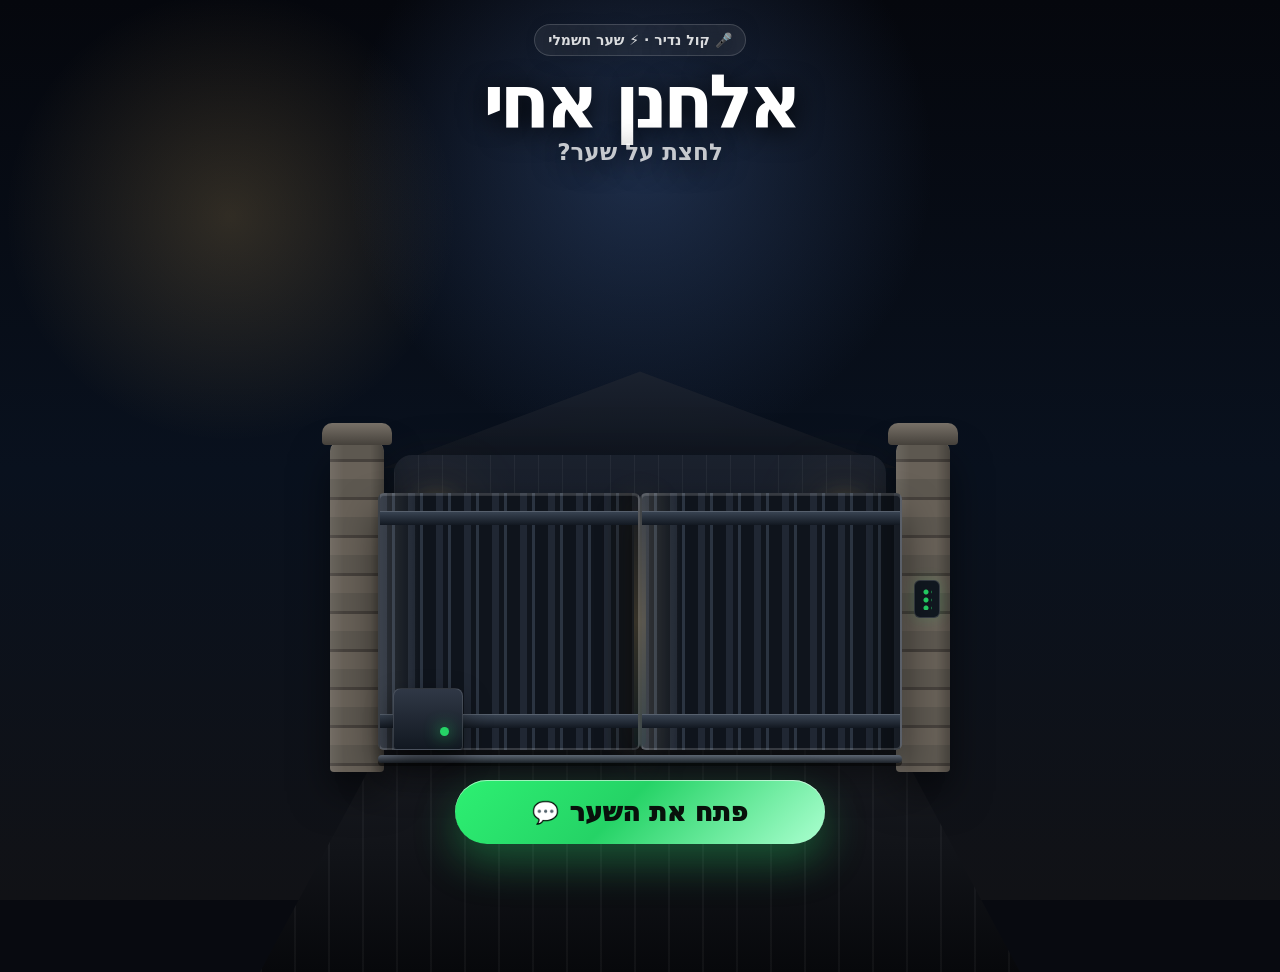
==== elchanan-gate/index.html @ ff0dd882 "Add Elchanan realistic electric gate page" ====
<!doctype html>
<html lang="he" dir="rtl">
<head>
  <meta charset="utf-8" />
  <meta name="viewport" content="width=device-width, initial-scale=1" />
  <title>אלחנן אחי | שער חשמלי</title>
  <meta name="description" content="אלחנן אחי — לחצת על שער?" />
  <meta property="og:title" content="אלחנן אחי ⚡" />
  <meta property="og:description" content="לחצת על שער?" />
  <meta name="theme-color" content="#080a10" />
  <style>
    *{box-sizing:border-box;-webkit-tap-highlight-color:transparent}html,body{height:100%}body{margin:0;overflow:hidden;color:#fff;font-family:system-ui,-apple-system,"Segoe UI",Arial,sans-serif;background:#080a10}.scene{position:relative;min-height:100svh;width:100vw;display:flex;flex-direction:column;align-items:center;justify-content:space-between;padding:24px 16px 22px;isolation:isolate;background:radial-gradient(circle at 50% 18%,rgba(63,95,150,.42),transparent 30%),radial-gradient(circle at 18% 24%,rgba(255,204,112,.17),transparent 18%),linear-gradient(180deg,#05070d,#09111e 52%,#111216)}.house{position:absolute;left:50%;bottom:23vh;width:min(86vw,560px);height:330px;transform:translateX(-50%);z-index:-1;opacity:.78}.roof{position:absolute;top:0;left:0;right:0;height:105px;background:linear-gradient(180deg,#202632,#11161f);clip-path:polygon(4% 100%,50% 8%,96% 100%);filter:drop-shadow(0 18px 40px #000)}.wall{position:absolute;top:92px;left:6%;right:6%;height:230px;border-radius:18px 18px 0 0;background:linear-gradient(90deg,rgba(255,255,255,.06) 1px,transparent 1px) 0 0/24px 24px,linear-gradient(180deg,#202632,#111820);box-shadow:0 18px 60px rgba(0,0,0,.45)}.lamp{position:absolute;top:142px;width:18px;height:30px;border-radius:999px;background:linear-gradient(#fff3c7,#e9a426);box-shadow:0 0 24px 9px rgba(247,199,107,.34),0 0 70px 22px rgba(247,199,107,.14)}.lamp.l{left:12%}.lamp.r{right:12%}.drive{position:absolute;left:50%;bottom:-8vh;width:min(112vw,760px);height:44vh;transform:translateX(-50%);clip-path:polygon(28% 0,72% 0,100% 100%,0 100%);background:repeating-linear-gradient(90deg,rgba(255,255,255,.04) 0 2px,transparent 2px 34px),linear-gradient(180deg,#252830,#111318 70%,#07080b);z-index:0}.title{position:relative;z-index:5;text-align:center;text-shadow:0 4px 28px #000}.badge{display:inline-flex;gap:8px;align-items:center;padding:7px 13px;border-radius:999px;border:1px solid rgba(255,255,255,.16);background:rgba(255,255,255,.075);backdrop-filter:blur(12px);font-weight:800;color:rgba(255,255,255,.84);font-size:14px}h1{margin:12px 0 4px;font-size:clamp(44px,14vw,74px);line-height:.9;letter-spacing:-.07em}.sub{margin:0;color:rgba(255,255,255,.76);font-size:clamp(18px,5vw,23px);font-weight:900}.gatebox{position:relative;z-index:2;width:min(94vw,620px);height:min(48vh,390px);margin-top:auto;margin-bottom:8px;display:flex;align-items:flex-end;justify-content:center;perspective:1000px}.post{position:absolute;bottom:0;width:54px;height:85%;border-radius:10px 10px 4px 4px;background:linear-gradient(90deg,rgba(255,255,255,.08),transparent 25% 75%,rgba(0,0,0,.25)),repeating-linear-gradient(180deg,#5d5850 0 18px,#46413c 18px 21px,#686158 21px 38px);box-shadow:inset 0 1px 0 rgba(255,255,255,.13),0 20px 38px rgba(0,0,0,.5)}.post.l{left:0}.post.r{right:0}.cap{position:absolute;top:-18px;left:50%;width:70px;height:22px;transform:translateX(-50%);border-radius:10px 10px 4px 4px;background:linear-gradient(#787168,#45413b)}.keypad{position:absolute;right:10px;top:42%;width:26px;height:38px;border-radius:6px;background:#111820;border:1px solid rgba(255,255,255,.16);box-shadow:0 0 14px rgba(37,211,102,.18)}.keypad:before{content:"";position:absolute;inset:7px;background:radial-gradient(circle,#25d366 0 2px,transparent 3px) 0 0/8px 8px}.motor{position:absolute;left:63px;bottom:22px;width:70px;height:62px;border-radius:8px 8px 4px 4px;background:linear-gradient(#303846,#121821);border:1px solid rgba(255,255,255,.13);box-shadow:0 12px 28px rgba(0,0,0,.48);z-index:4}.motor:after{content:"";position:absolute;right:13px;bottom:13px;width:9px;height:9px;border-radius:50%;background:#25d366;box-shadow:0 0 16px #25d366}.track{position:absolute;right:48px;left:48px;bottom:9px;height:8px;border-radius:999px;background:linear-gradient(#5d6673,#1b2027);box-shadow:0 3px 0 rgba(0,0,0,.45);z-index:3}.gate{position:absolute;bottom:22px;width:calc(50% - 48px);height:66%;border-radius:6px;overflow:hidden;background:linear-gradient(90deg,rgba(255,255,255,.12),transparent 15% 85%,rgba(0,0,0,.3)),repeating-linear-gradient(90deg,#202733 0 7px,#10151d 7px 12px,#2b3441 12px 15px,#0f141c 15px 28px),linear-gradient(#2d3542,#111821);border:2px solid rgba(255,255,255,.16);box-shadow:0 22px 38px rgba(0,0,0,.55),inset 0 1px 0 rgba(255,255,255,.13);transition:transform 1.45s cubic-bezier(.2,.82,.18,1),filter 1.45s}.gate:before,.gate:after{content:"";position:absolute;left:0;right:0;height:14px;background:linear-gradient(#3b4655,#121821);box-shadow:inset 0 1px 0 rgba(255,255,255,.15);z-index:2}.gate:before{top:16px}.gate:after{bottom:20px}.gate.l{left:48px}.gate.r{right:48px}.opened .gate.l{transform:translateX(-86%) rotateY(-8deg);filter:brightness(.85)}.opened .gate.r{transform:translateX(86%) rotateY(8deg);filter:brightness(.85)}.light{position:absolute;bottom:25px;width:12px;height:64%;border-radius:999px;background:linear-gradient(180deg,rgba(247,199,107,.1),rgba(247,199,107,.82),rgba(37,211,102,.18));box-shadow:0 0 34px 10px rgba(247,199,107,.25);opacity:.2;transition:opacity 1.1s,width 1.3s;z-index:1}.opened .light{opacity:.9;width:min(44vw,260px)}.btn{position:relative;z-index:6;display:flex;align-items:center;justify-content:center;gap:10px;width:min(86vw,370px);min-height:64px;margin:auto;padding:16px 22px;border:0;border-radius:999px;color:#08110b;background:linear-gradient(135deg,#2df072,#25d366 45%,#abffd0);font-size:clamp(20px,5.8vw,26px);font-weight:950;text-decoration:none;box-shadow:0 18px 42px rgba(37,211,102,.34),inset 0 1px 0 rgba(255,255,255,.55);cursor:pointer;animation:call 1.6s ease-in-out infinite}@keyframes call{0%,100%{transform:translateY(0) scale(1)}50%{transform:translateY(-6px) scale(1.025)}}.status{min-height:23px;margin-top:11px;color:rgba(255,255,255,.72);font-weight:800;text-align:center;text-shadow:0 3px 18px #000}.opened .btn{animation:none;background:linear-gradient(135deg,#ffd166,#fff1b8)}@media(max-height:700px){.gatebox{height:42vh}h1{font-size:46px}.btn{min-height:58px}}
  </style>
</head>
<body>
  <main class="scene" id="scene">
    <div class="house" aria-hidden="true"><div class="roof"></div><div class="wall"></div><div class="lamp l"></div><div class="lamp r"></div></div>
    <div class="drive" aria-hidden="true"></div>
    <section class="title"><div class="badge">🎤 קול נדיר · ⚡ שער חשמלי</div><h1>אלחנן אחי</h1><p class="sub">לחצת על שער?</p></section>
    <section class="gatebox" aria-label="שער חשמלי"><div class="post l"><span class="cap"></span></div><div class="post r"><span class="cap"></span><span class="keypad"></span></div><div class="motor"></div><div class="track"></div><div class="light"></div><div class="gate l"></div><div class="gate r"></div></section>
    <section><a class="btn" id="openGate" href="#"><span>פתח את השער</span><small>💬</small></a><div class="status" id="status"></div></section>
  </main>
  <script>
    const scene=document.getElementById('scene');
    const btn=document.getElementById('openGate');
    const status=document.getElementById('status');
    const whatsappUrl='REPLACE_WITH_WHATSAPP_URL';
    let opening=false;
    btn.addEventListener('click',e=>{e.preventDefault();if(opening)return;opening=true;scene.classList.add('opened');btn.querySelector('span').textContent='השער נפתח...';status.textContent='מחבר אותך ל-WhatsApp';setTimeout(()=>{if(whatsappUrl.startsWith('https://wa.me/')) window.location.href=whatsappUrl; else status.textContent='צריך להכניס מספר WhatsApp בקוד';},1550)});
  </script>
</body>
</html>
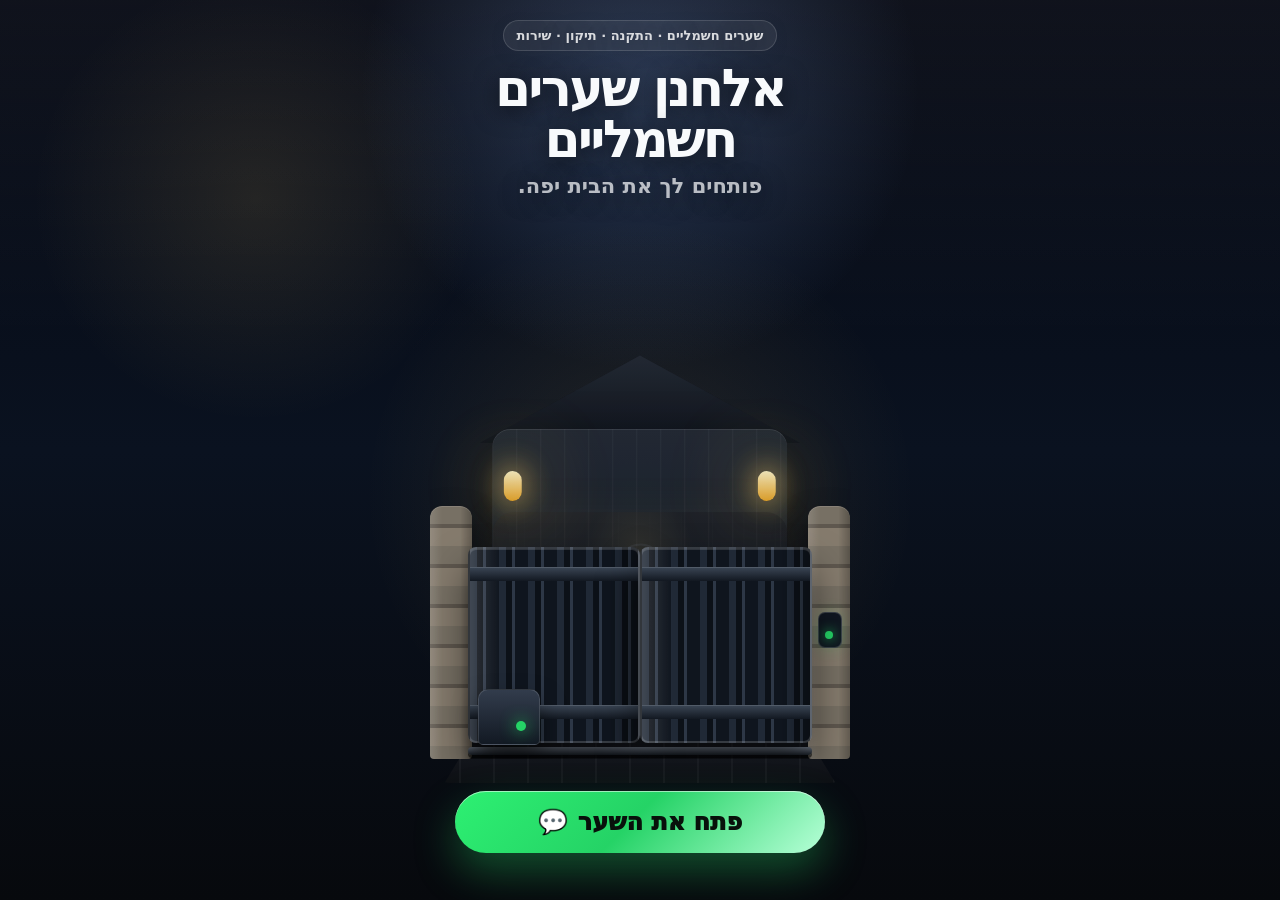
==== commit 0aae28c7: "Improve Elchanan gate landing page for mobile" ====
--- a/elchanan-gate/index.html
+++ b/elchanan-gate/index.html
@@ -2,31 +2,579 @@
 <html lang="he" dir="rtl">
 <head>
   <meta charset="utf-8" />
-  <meta name="viewport" content="width=device-width, initial-scale=1" />
-  <title>אלחנן אחי | שער חשמלי</title>
-  <meta name="description" content="אלחנן אחי — לחצת על שער?" />
-  <meta property="og:title" content="אלחנן אחי ⚡" />
-  <meta property="og:description" content="לחצת על שער?" />
-  <meta name="theme-color" content="#080a10" />
+  <meta name="viewport" content="width=device-width, initial-scale=1, viewport-fit=cover" />
+  <title>אלחנן שערים חשמליים</title>
+  <meta name="description" content="אלחנן שערים חשמליים — פותחים לך את הבית יפה." />
+  <meta property="og:title" content="אלחנן שערים חשמליים" />
+  <meta property="og:description" content="פותחים לך את הבית יפה." />
+  <meta name="theme-color" content="#070a12" />
+
   <style>
-    *{box-sizing:border-box;-webkit-tap-highlight-color:transparent}html,body{height:100%}body{margin:0;overflow:hidden;color:#fff;font-family:system-ui,-apple-system,"Segoe UI",Arial,sans-serif;background:#080a10}.scene{position:relative;min-height:100svh;width:100vw;display:flex;flex-direction:column;align-items:center;justify-content:space-between;padding:24px 16px 22px;isolation:isolate;background:radial-gradient(circle at 50% 18%,rgba(63,95,150,.42),transparent 30%),radial-gradient(circle at 18% 24%,rgba(255,204,112,.17),transparent 18%),linear-gradient(180deg,#05070d,#09111e 52%,#111216)}.house{position:absolute;left:50%;bottom:23vh;width:min(86vw,560px);height:330px;transform:translateX(-50%);z-index:-1;opacity:.78}.roof{position:absolute;top:0;left:0;right:0;height:105px;background:linear-gradient(180deg,#202632,#11161f);clip-path:polygon(4% 100%,50% 8%,96% 100%);filter:drop-shadow(0 18px 40px #000)}.wall{position:absolute;top:92px;left:6%;right:6%;height:230px;border-radius:18px 18px 0 0;background:linear-gradient(90deg,rgba(255,255,255,.06) 1px,transparent 1px) 0 0/24px 24px,linear-gradient(180deg,#202632,#111820);box-shadow:0 18px 60px rgba(0,0,0,.45)}.lamp{position:absolute;top:142px;width:18px;height:30px;border-radius:999px;background:linear-gradient(#fff3c7,#e9a426);box-shadow:0 0 24px 9px rgba(247,199,107,.34),0 0 70px 22px rgba(247,199,107,.14)}.lamp.l{left:12%}.lamp.r{right:12%}.drive{position:absolute;left:50%;bottom:-8vh;width:min(112vw,760px);height:44vh;transform:translateX(-50%);clip-path:polygon(28% 0,72% 0,100% 100%,0 100%);background:repeating-linear-gradient(90deg,rgba(255,255,255,.04) 0 2px,transparent 2px 34px),linear-gradient(180deg,#252830,#111318 70%,#07080b);z-index:0}.title{position:relative;z-index:5;text-align:center;text-shadow:0 4px 28px #000}.badge{display:inline-flex;gap:8px;align-items:center;padding:7px 13px;border-radius:999px;border:1px solid rgba(255,255,255,.16);background:rgba(255,255,255,.075);backdrop-filter:blur(12px);font-weight:800;color:rgba(255,255,255,.84);font-size:14px}h1{margin:12px 0 4px;font-size:clamp(44px,14vw,74px);line-height:.9;letter-spacing:-.07em}.sub{margin:0;color:rgba(255,255,255,.76);font-size:clamp(18px,5vw,23px);font-weight:900}.gatebox{position:relative;z-index:2;width:min(94vw,620px);height:min(48vh,390px);margin-top:auto;margin-bottom:8px;display:flex;align-items:flex-end;justify-content:center;perspective:1000px}.post{position:absolute;bottom:0;width:54px;height:85%;border-radius:10px 10px 4px 4px;background:linear-gradient(90deg,rgba(255,255,255,.08),transparent 25% 75%,rgba(0,0,0,.25)),repeating-linear-gradient(180deg,#5d5850 0 18px,#46413c 18px 21px,#686158 21px 38px);box-shadow:inset 0 1px 0 rgba(255,255,255,.13),0 20px 38px rgba(0,0,0,.5)}.post.l{left:0}.post.r{right:0}.cap{position:absolute;top:-18px;left:50%;width:70px;height:22px;transform:translateX(-50%);border-radius:10px 10px 4px 4px;background:linear-gradient(#787168,#45413b)}.keypad{position:absolute;right:10px;top:42%;width:26px;height:38px;border-radius:6px;background:#111820;border:1px solid rgba(255,255,255,.16);box-shadow:0 0 14px rgba(37,211,102,.18)}.keypad:before{content:"";position:absolute;inset:7px;background:radial-gradient(circle,#25d366 0 2px,transparent 3px) 0 0/8px 8px}.motor{position:absolute;left:63px;bottom:22px;width:70px;height:62px;border-radius:8px 8px 4px 4px;background:linear-gradient(#303846,#121821);border:1px solid rgba(255,255,255,.13);box-shadow:0 12px 28px rgba(0,0,0,.48);z-index:4}.motor:after{content:"";position:absolute;right:13px;bottom:13px;width:9px;height:9px;border-radius:50%;background:#25d366;box-shadow:0 0 16px #25d366}.track{position:absolute;right:48px;left:48px;bottom:9px;height:8px;border-radius:999px;background:linear-gradient(#5d6673,#1b2027);box-shadow:0 3px 0 rgba(0,0,0,.45);z-index:3}.gate{position:absolute;bottom:22px;width:calc(50% - 48px);height:66%;border-radius:6px;overflow:hidden;background:linear-gradient(90deg,rgba(255,255,255,.12),transparent 15% 85%,rgba(0,0,0,.3)),repeating-linear-gradient(90deg,#202733 0 7px,#10151d 7px 12px,#2b3441 12px 15px,#0f141c 15px 28px),linear-gradient(#2d3542,#111821);border:2px solid rgba(255,255,255,.16);box-shadow:0 22px 38px rgba(0,0,0,.55),inset 0 1px 0 rgba(255,255,255,.13);transition:transform 1.45s cubic-bezier(.2,.82,.18,1),filter 1.45s}.gate:before,.gate:after{content:"";position:absolute;left:0;right:0;height:14px;background:linear-gradient(#3b4655,#121821);box-shadow:inset 0 1px 0 rgba(255,255,255,.15);z-index:2}.gate:before{top:16px}.gate:after{bottom:20px}.gate.l{left:48px}.gate.r{right:48px}.opened .gate.l{transform:translateX(-86%) rotateY(-8deg);filter:brightness(.85)}.opened .gate.r{transform:translateX(86%) rotateY(8deg);filter:brightness(.85)}.light{position:absolute;bottom:25px;width:12px;height:64%;border-radius:999px;background:linear-gradient(180deg,rgba(247,199,107,.1),rgba(247,199,107,.82),rgba(37,211,102,.18));box-shadow:0 0 34px 10px rgba(247,199,107,.25);opacity:.2;transition:opacity 1.1s,width 1.3s;z-index:1}.opened .light{opacity:.9;width:min(44vw,260px)}.btn{position:relative;z-index:6;display:flex;align-items:center;justify-content:center;gap:10px;width:min(86vw,370px);min-height:64px;margin:auto;padding:16px 22px;border:0;border-radius:999px;color:#08110b;background:linear-gradient(135deg,#2df072,#25d366 45%,#abffd0);font-size:clamp(20px,5.8vw,26px);font-weight:950;text-decoration:none;box-shadow:0 18px 42px rgba(37,211,102,.34),inset 0 1px 0 rgba(255,255,255,.55);cursor:pointer;animation:call 1.6s ease-in-out infinite}@keyframes call{0%,100%{transform:translateY(0) scale(1)}50%{transform:translateY(-6px) scale(1.025)}}.status{min-height:23px;margin-top:11px;color:rgba(255,255,255,.72);font-weight:800;text-align:center;text-shadow:0 3px 18px #000}.opened .btn{animation:none;background:linear-gradient(135deg,#ffd166,#fff1b8)}@media(max-height:700px){.gatebox{height:42vh}h1{font-size:46px}.btn{min-height:58px}}
+    :root{
+      --bg:#070a12;
+      --text:#f8fafc;
+      --muted:rgba(248,250,252,.72);
+      --gold:#ffd166;
+      --green:#25d366;
+      --metal:#151b24;
+      --metal2:#283241;
+      --stone:#6f675b;
+    }
+
+    *{box-sizing:border-box;-webkit-tap-highlight-color:transparent}
+    html,body{
+      margin:0;
+      width:100%;
+      height:100%;
+      max-width:100%;
+      overflow:hidden;
+      background:var(--bg);
+      color:var(--text);
+      font-family:system-ui,-apple-system,"Segoe UI",Arial,sans-serif;
+    }
+
+    body{position:fixed;inset:0}
+
+    .page{
+      position:relative;
+      width:100vw;
+      height:100dvh;
+      max-width:100vw;
+      overflow:hidden;
+      display:flex;
+      flex-direction:column;
+      align-items:center;
+      justify-content:space-between;
+      padding:calc(16px + env(safe-area-inset-top)) 16px calc(18px + env(safe-area-inset-bottom));
+      isolation:isolate;
+      background:
+        radial-gradient(circle at 50% 10%, rgba(97,132,190,.34), transparent 27%),
+        radial-gradient(circle at 50% 55%, rgba(255,209,102,.11), transparent 34%),
+        linear-gradient(180deg,#050812 0%,#0a1220 50%,#07090d 100%);
+    }
+
+    .page::before{
+      content:"";
+      position:absolute;
+      inset:0;
+      background:
+        linear-gradient(180deg, rgba(255,255,255,.045), transparent 38%),
+        radial-gradient(circle at 20% 22%, rgba(255,209,102,.10), transparent 18%);
+      pointer-events:none;
+      z-index:-5;
+    }
+
+    .top{
+      width:100%;
+      max-width:420px;
+      text-align:center;
+      z-index:10;
+      padding-top:4px;
+      text-shadow:0 4px 24px rgba(0,0,0,.65);
+    }
+
+    .badge{
+      display:inline-flex;
+      align-items:center;
+      justify-content:center;
+      padding:7px 13px;
+      border-radius:999px;
+      border:1px solid rgba(255,255,255,.14);
+      background:rgba(255,255,255,.075);
+      backdrop-filter:blur(14px);
+      color:rgba(255,255,255,.82);
+      font-size:13px;
+      font-weight:800;
+      white-space:nowrap;
+    }
+
+    h1{
+      margin:12px 0 8px;
+      font-size:clamp(34px,10.5vw,52px);
+      line-height:.98;
+      letter-spacing:-.055em;
+    }
+
+    .lead{
+      margin:0 auto;
+      max-width:330px;
+      color:var(--muted);
+      font-size:clamp(17px,4.8vw,21px);
+      font-weight:850;
+      line-height:1.25;
+    }
+
+    .visual{
+      position:relative;
+      width:min(100%,430px);
+      height:min(55dvh,440px);
+      min-height:350px;
+      max-width:100vw;
+      overflow:hidden;
+      z-index:2;
+      margin:auto 0 8px;
+      border-radius:26px;
+    }
+
+    .house{
+      position:absolute;
+      left:50%;
+      top:8px;
+      width:88%;
+      height:74%;
+      transform:translateX(-50%);
+      opacity:.92;
+      z-index:1;
+    }
+
+    .roof{
+      position:absolute;
+      left:50%;
+      top:0;
+      width:92%;
+      height:92px;
+      transform:translateX(-50%);
+      background:linear-gradient(180deg,#252b36,#0f141d);
+      clip-path:polygon(4% 100%,50% 5%,96% 100%);
+      filter:drop-shadow(0 18px 36px rgba(0,0,0,.55));
+    }
+
+    .wall{
+      position:absolute;
+      left:50%;
+      top:78px;
+      width:78%;
+      height:220px;
+      transform:translateX(-50%);
+      border-radius:18px 18px 0 0;
+      background:
+        linear-gradient(90deg,rgba(255,255,255,.045) 1px,transparent 1px) 0 0/24px 24px,
+        linear-gradient(180deg,#232a35,#111821);
+      box-shadow:0 22px 50px rgba(0,0,0,.5), inset 0 1px 0 rgba(255,255,255,.10);
+    }
+
+    .lamp{
+      position:absolute;
+      top:120px;
+      width:18px;
+      height:30px;
+      border-radius:999px;
+      background:linear-gradient(#fff3c4,#eaa82b);
+      box-shadow:
+        0 0 25px 8px rgba(255,209,102,.38),
+        0 0 75px 25px rgba(255,209,102,.15);
+      z-index:3;
+    }
+    .lamp.l{left:14%}
+    .lamp.r{right:14%}
+
+    .studio{
+      position:absolute;
+      left:50%;
+      bottom:66px;
+      width:70%;
+      height:47%;
+      transform:translateX(-50%) scale(.98);
+      border-radius:22px 22px 8px 8px;
+      background:
+        radial-gradient(circle at 50% 18%, rgba(255,209,102,.48), transparent 24%),
+        linear-gradient(135deg,rgba(255,209,102,.18),transparent 38%),
+        linear-gradient(180deg,#241b16,#0e1119 68%);
+      box-shadow:0 0 50px rgba(255,209,102,.25);
+      opacity:.20;
+      transition:opacity 1s ease .35s, transform 1s ease .35s;
+      overflow:hidden;
+      z-index:2;
+    }
+
+    .opened .studio{
+      opacity:1;
+      transform:translateX(-50%) scale(1);
+    }
+
+    .studio::before{
+      content:"";
+      position:absolute;
+      inset:0;
+      background:
+        linear-gradient(90deg,rgba(255,255,255,.06) 1px,transparent 1px) 0 0/32px 100%,
+        linear-gradient(180deg,transparent,rgba(0,0,0,.35));
+      opacity:.75;
+    }
+
+    .mic{
+      position:absolute;
+      left:50%;
+      top:24%;
+      width:18px;
+      height:48px;
+      transform:translateX(-50%);
+      border-radius:999px;
+      background:linear-gradient(90deg,#0b0f16,#d7dde8,#121923);
+      box-shadow:0 0 22px rgba(255,255,255,.28);
+      z-index:2;
+    }
+    .mic::before{
+      content:"";
+      position:absolute;
+      left:50%;
+      top:-18px;
+      width:44px;
+      height:44px;
+      transform:translateX(-50%);
+      border-radius:50%;
+      border:2px solid rgba(255,255,255,.34);
+    }
+    .mic::after{
+      content:"";
+      position:absolute;
+      left:50%;
+      top:46px;
+      width:3px;
+      height:58px;
+      transform:translateX(-50%);
+      background:rgba(255,255,255,.28);
+    }
+
+    .speaker{
+      position:absolute;
+      top:34%;
+      width:48px;
+      height:78px;
+      border-radius:10px;
+      background:linear-gradient(180deg,#1a202b,#070a10);
+      border:1px solid rgba(255,255,255,.12);
+      z-index:2;
+      box-shadow:0 15px 25px rgba(0,0,0,.4);
+    }
+    .speaker.l{left:18px}
+    .speaker.r{right:18px}
+    .speaker::before,.speaker::after{
+      content:"";
+      position:absolute;
+      left:50%;
+      transform:translateX(-50%);
+      border-radius:50%;
+      background:#111827;
+      border:1px solid rgba(255,255,255,.13);
+    }
+    .speaker::before{top:12px;width:19px;height:19px}
+    .speaker::after{bottom:12px;width:31px;height:31px}
+
+    .driveway{
+      position:absolute;
+      left:50%;
+      bottom:-32px;
+      width:100%;
+      height:45%;
+      transform:translateX(-50%);
+      clip-path:polygon(28% 0,72% 0,100% 100%,0 100%);
+      background:
+        repeating-linear-gradient(90deg,rgba(255,255,255,.035) 0 2px,transparent 2px 34px),
+        linear-gradient(180deg,#242832,#12151b 72%,#07080b);
+      z-index:0;
+    }
+
+    .gate-area{
+      position:absolute;
+      left:50%;
+      bottom:24px;
+      width:min(100%,420px);
+      height:72%;
+      transform:translateX(-50%);
+      overflow:hidden;
+      z-index:5;
+    }
+
+    .post{
+      position:absolute;
+      bottom:0;
+      width:42px;
+      height:80%;
+      border-radius:12px 12px 4px 4px;
+      background:
+        linear-gradient(90deg,rgba(255,255,255,.12),transparent 28% 72%,rgba(0,0,0,.26)),
+        repeating-linear-gradient(180deg,#777064 0 18px,#5e574e 18px 22px,#857b6d 22px 40px);
+      box-shadow:0 18px 35px rgba(0,0,0,.46), inset 0 1px 0 rgba(255,255,255,.12);
+      z-index:7;
+    }
+    .post.l{left:0}
+    .post.r{right:0}
+
+    .keypad{
+      position:absolute;
+      right:8px;
+      top:42%;
+      width:24px;
+      height:36px;
+      border-radius:7px;
+      background:#101721;
+      border:1px solid rgba(255,255,255,.18);
+      box-shadow:0 0 15px rgba(37,211,102,.18);
+    }
+    .keypad::after{
+      content:"";
+      position:absolute;
+      right:8px;
+      bottom:8px;
+      width:8px;
+      height:8px;
+      border-radius:50%;
+      background:var(--green);
+      box-shadow:0 0 12px var(--green);
+    }
+
+    .track{
+      position:absolute;
+      left:38px;
+      right:38px;
+      bottom:4px;
+      height:8px;
+      border-radius:999px;
+      background:linear-gradient(#6a7380,#1a2028);
+      box-shadow:0 3px 0 rgba(0,0,0,.55);
+      z-index:8;
+    }
+
+    .motor{
+      position:absolute;
+      left:48px;
+      bottom:14px;
+      width:62px;
+      height:56px;
+      border-radius:10px 10px 5px 5px;
+      background:linear-gradient(#323c4c,#121923);
+      border:1px solid rgba(255,255,255,.13);
+      box-shadow:0 13px 25px rgba(0,0,0,.5);
+      z-index:11;
+    }
+    .motor::after{
+      content:"";
+      position:absolute;
+      right:13px;
+      bottom:13px;
+      width:10px;
+      height:10px;
+      border-radius:50%;
+      background:var(--green);
+      box-shadow:0 0 16px var(--green);
+    }
+
+    .gate{
+      position:absolute;
+      bottom:16px;
+      width:calc(50% - 38px);
+      height:62%;
+      border-radius:8px;
+      overflow:hidden;
+      background:
+        linear-gradient(90deg,rgba(255,255,255,.14),transparent 18% 82%,rgba(0,0,0,.30)),
+        repeating-linear-gradient(90deg,#202936 0 7px,#0c1118 7px 13px,#2d3746 13px 16px,#0f151e 16px 29px),
+        linear-gradient(180deg,#2c3645,#0e141d);
+      border:2px solid rgba(255,255,255,.16);
+      box-shadow:0 22px 38px rgba(0,0,0,.55),inset 0 1px 0 rgba(255,255,255,.13);
+      transition:transform 1.35s cubic-bezier(.2,.82,.18,1),filter 1.35s;
+      will-change:transform;
+      z-index:9;
+    }
+    .gate::before,.gate::after{
+      content:"";
+      position:absolute;
+      left:0;
+      right:0;
+      height:14px;
+      background:linear-gradient(#3b4655,#121821);
+      z-index:2;
+      box-shadow:inset 0 1px 0 rgba(255,255,255,.12);
+    }
+    .gate::before{top:18px}
+    .gate::after{bottom:22px}
+    .gate.l{left:38px}
+    .gate.r{right:38px}
+
+    .opened .gate.l{transform:translateX(-74%);filter:brightness(.82)}
+    .opened .gate.r{transform:translateX(74%);filter:brightness(.82)}
+
+    .reveal-copy{
+      position:absolute;
+      left:50%;
+      bottom:84px;
+      width:min(86%,340px);
+      transform:translateX(-50%) translateY(16px);
+      opacity:0;
+      text-align:center;
+      z-index:12;
+      transition:opacity .55s ease .9s, transform .55s ease .9s;
+      pointer-events:none;
+    }
+    .opened .reveal-copy{
+      opacity:1;
+      transform:translateX(-50%) translateY(0);
+    }
+    .reveal-copy strong{
+      display:block;
+      font-size:clamp(21px,6vw,28px);
+      line-height:1.05;
+      text-shadow:0 4px 18px rgba(0,0,0,.75);
+    }
+    .reveal-copy span{
+      display:block;
+      margin-top:6px;
+      color:rgba(255,255,255,.78);
+      font-weight:750;
+      font-size:14px;
+    }
+
+    .bottom{
+      width:100%;
+      max-width:420px;
+      z-index:20;
+      display:flex;
+      flex-direction:column;
+      align-items:center;
+      gap:9px;
+    }
+
+    .btn{
+      width:min(100%,370px);
+      min-height:62px;
+      border:0;
+      border-radius:999px;
+      display:flex;
+      align-items:center;
+      justify-content:center;
+      gap:10px;
+      padding:15px 20px;
+      text-decoration:none;
+      color:#08110b;
+      background:linear-gradient(135deg,#2df072,#25d366 48%,#b7ffd8);
+      box-shadow:0 18px 42px rgba(37,211,102,.34), inset 0 1px 0 rgba(255,255,255,.55);
+      font-size:clamp(19px,5.4vw,24px);
+      font-weight:950;
+      cursor:pointer;
+      animation:pulse 1.65s ease-in-out infinite;
+    }
+
+    @keyframes pulse{
+      0%,100%{transform:translateY(0) scale(1)}
+      50%{transform:translateY(-4px) scale(1.018)}
+    }
+
+    .opened .btn{
+      animation:none;
+      background:linear-gradient(135deg,#ffd166,#fff1bd);
+      box-shadow:0 18px 42px rgba(255,209,102,.30), inset 0 1px 0 rgba(255,255,255,.55);
+    }
+
+    .status{
+      min-height:20px;
+      color:rgba(255,255,255,.68);
+      font-weight:750;
+      font-size:13px;
+      text-align:center;
+      text-shadow:0 3px 16px rgba(0,0,0,.85);
+    }
+
+    @media(max-height:690px){
+      .visual{height:52dvh;min-height:318px}
+      h1{font-size:clamp(30px,9vw,44px)}
+      .lead{font-size:16px}
+      .btn{min-height:56px}
+      .badge{font-size:12px}
+    }
+
+    @media(max-width:360px){
+      .page{padding-inline:12px}
+      .post{width:36px}
+      .gate-area{width:100%}
+      .gate.l{left:34px}
+      .gate.r{right:34px}
+      .gate{width:calc(50% - 34px)}
+    }
   </style>
 </head>
+
 <body>
-  <main class="scene" id="scene">
-    <div class="house" aria-hidden="true"><div class="roof"></div><div class="wall"></div><div class="lamp l"></div><div class="lamp r"></div></div>
-    <div class="drive" aria-hidden="true"></div>
-    <section class="title"><div class="badge">🎤 קול נדיר · ⚡ שער חשמלי</div><h1>אלחנן אחי</h1><p class="sub">לחצת על שער?</p></section>
-    <section class="gatebox" aria-label="שער חשמלי"><div class="post l"><span class="cap"></span></div><div class="post r"><span class="cap"></span><span class="keypad"></span></div><div class="motor"></div><div class="track"></div><div class="light"></div><div class="gate l"></div><div class="gate r"></div></section>
-    <section><a class="btn" id="openGate" href="#"><span>פתח את השער</span><small>💬</small></a><div class="status" id="status"></div></section>
+  <main class="page" id="page">
+    <section class="top">
+      <div class="badge">שערים חשמליים · התקנה · תיקון · שירות</div>
+      <h1>אלחנן שערים חשמליים</h1>
+      <p class="lead">פותחים לך את הבית יפה.</p>
+    </section>
+
+    <section class="visual" aria-label="שער חשמלי נפתח לסטודיו">
+      <div class="house" aria-hidden="true">
+        <div class="roof"></div>
+        <div class="wall"></div>
+        <div class="lamp l"></div>
+        <div class="lamp r"></div>
+      </div>
+
+      <div class="studio" aria-hidden="true">
+        <div class="speaker l"></div>
+        <div class="speaker r"></div>
+        <div class="mic"></div>
+      </div>
+
+      <div class="driveway" aria-hidden="true"></div>
+
+      <div class="gate-area">
+        <div class="post l"></div>
+        <div class="post r"><div class="keypad"></div></div>
+        <div class="motor"></div>
+        <div class="track"></div>
+        <div class="gate l"></div>
+        <div class="gate r"></div>
+
+        <div class="reveal-copy">
+          <strong>רוצה שער כזה אצלך?</strong>
+          <span>לחיצה אחת — הודעה ישירה לאלחנן</span>
+        </div>
+      </div>
+    </section>
+
+    <section class="bottom">
+      <a class="btn" id="openGate" href="#">
+        <span id="btnText">פתח את השער</span>
+        <span>💬</span>
+      </a>
+      <div class="status" id="status"></div>
+    </section>
   </main>
+
   <script>
-    const scene=document.getElementById('scene');
-    const btn=document.getElementById('openGate');
-    const status=document.getElementById('status');
-    const whatsappUrl='REPLACE_WITH_WHATSAPP_URL';
-    let opening=false;
-    btn.addEventListener('click',e=>{e.preventDefault();if(opening)return;opening=true;scene.classList.add('opened');btn.querySelector('span').textContent='השער נפתח...';status.textContent='מחבר אותך ל-WhatsApp';setTimeout(()=>{if(whatsappUrl.startsWith('https://wa.me/')) window.location.href=whatsappUrl; else status.textContent='צריך להכניס מספר WhatsApp בקוד';},1550)});
+    const page = document.getElementById('page');
+    const btn = document.getElementById('openGate');
+    const btnText = document.getElementById('btnText');
+    const status = document.getElementById('status');
+
+    const phone = '972506363767';
+    const message = [
+      'שלום אלחנן, ראיתי את הדף שלך על שערים חשמליים.',
+      'אני רוצה לבדוק התקנה / תיקון / הצעת מחיר לשער.',
+      'אפשר לדבר?'
+    ].join('\n');
+
+    const whatsappUrl = `https://wa.me/${phone}?text=${encodeURIComponent(message)}`;
+    let opening = false;
+
+    btn.addEventListener('click', (event) => {
+      event.preventDefault();
+      if (opening) return;
+
+      opening = true;
+      page.classList.add('opened');
+      btnText.textContent = 'דברו עם אלחנן בוואטסאפ';
+      status.textContent = 'השער נפתח...';
+
+      setTimeout(() => {
+        status.textContent = 'מעביר אותך לשיחה';
+      }, 900);
+
+      setTimeout(() => {
+        window.location.href = whatsappUrl;
+      }, 1750);
+    });
   </script>
 </body>
 </html>
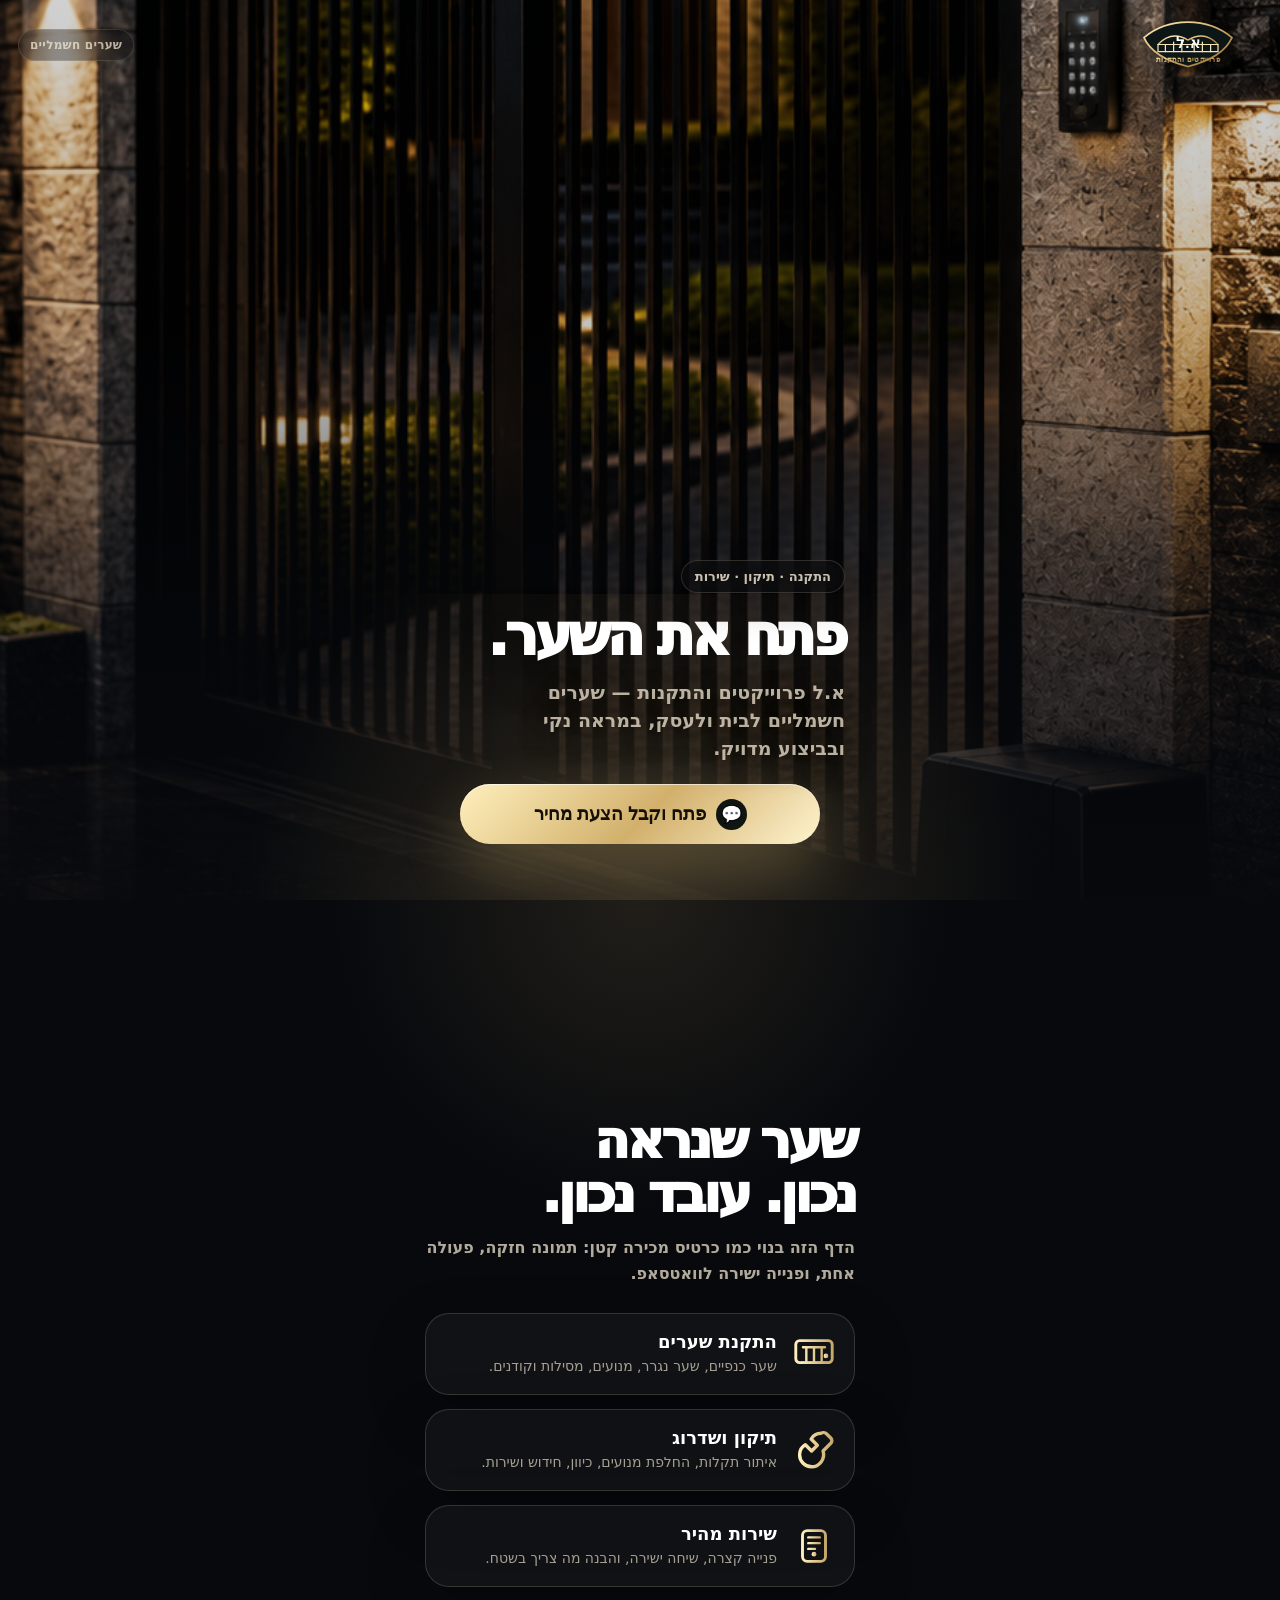
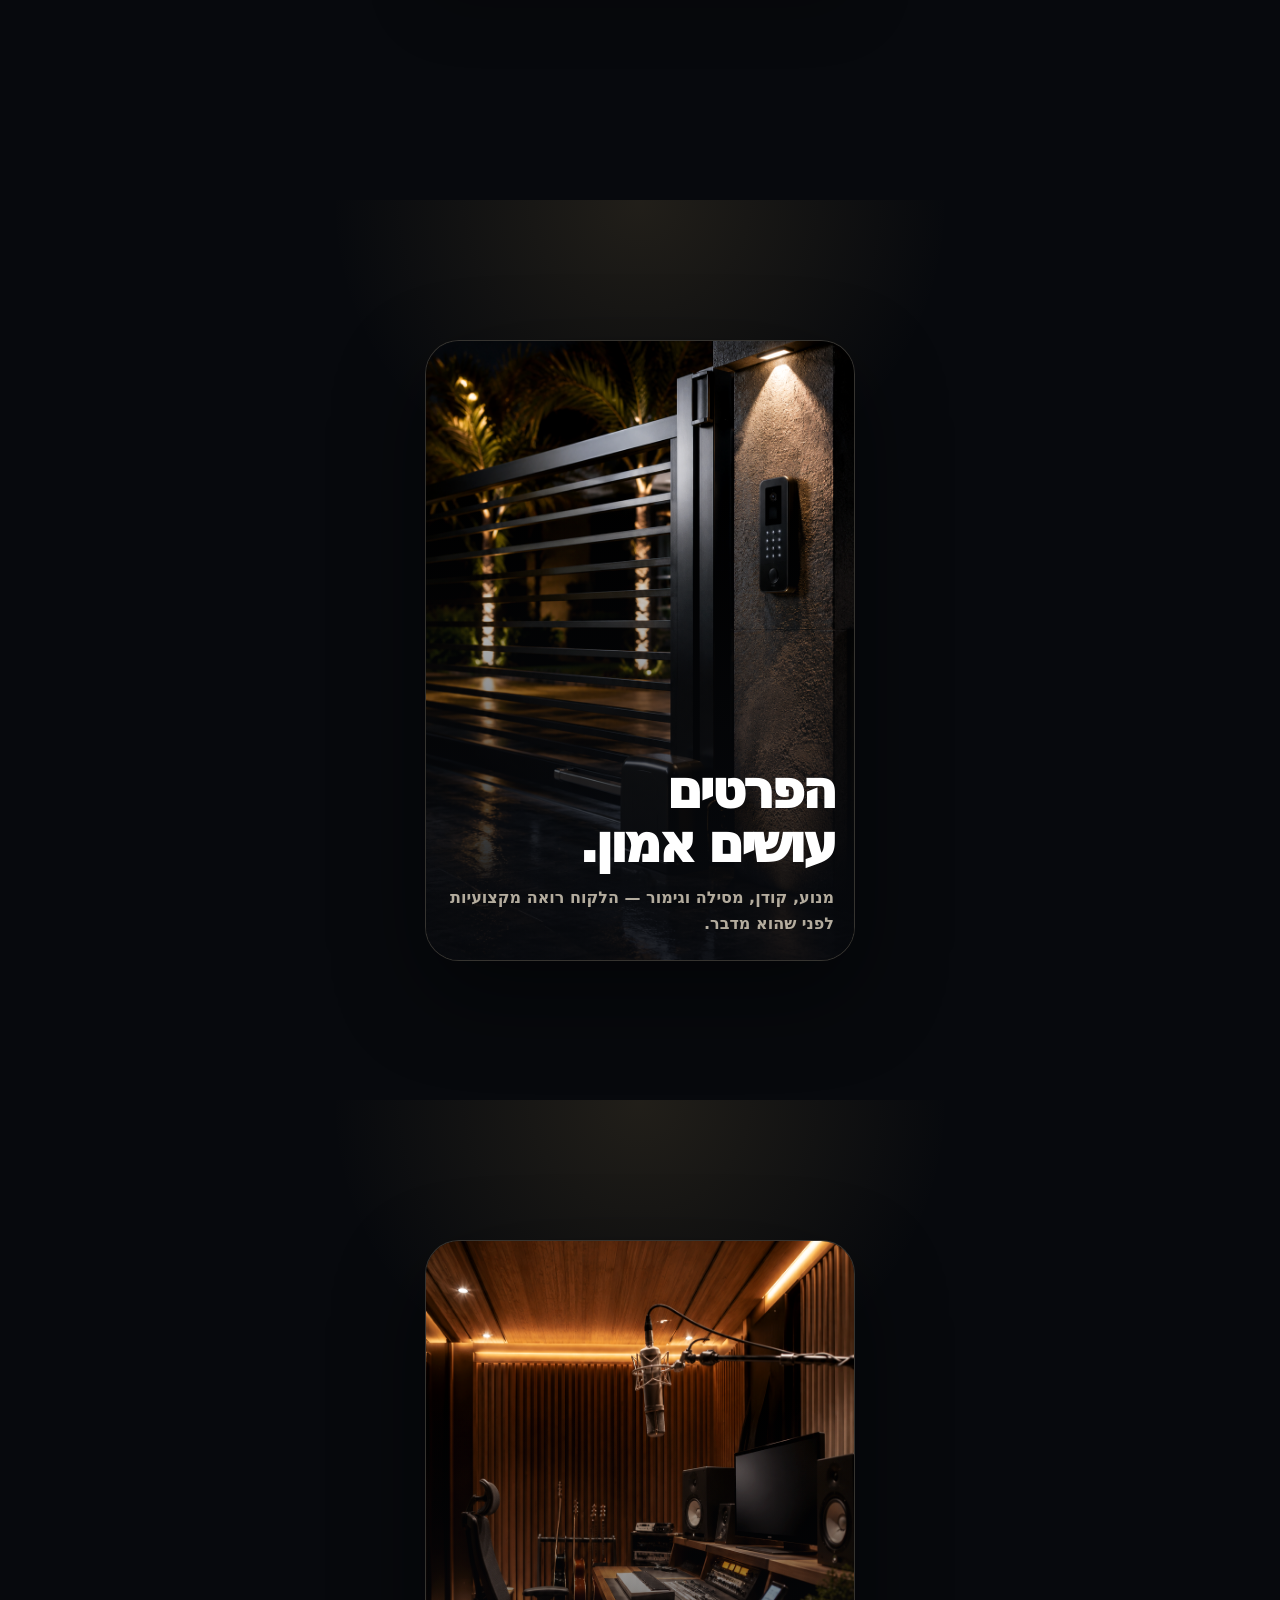
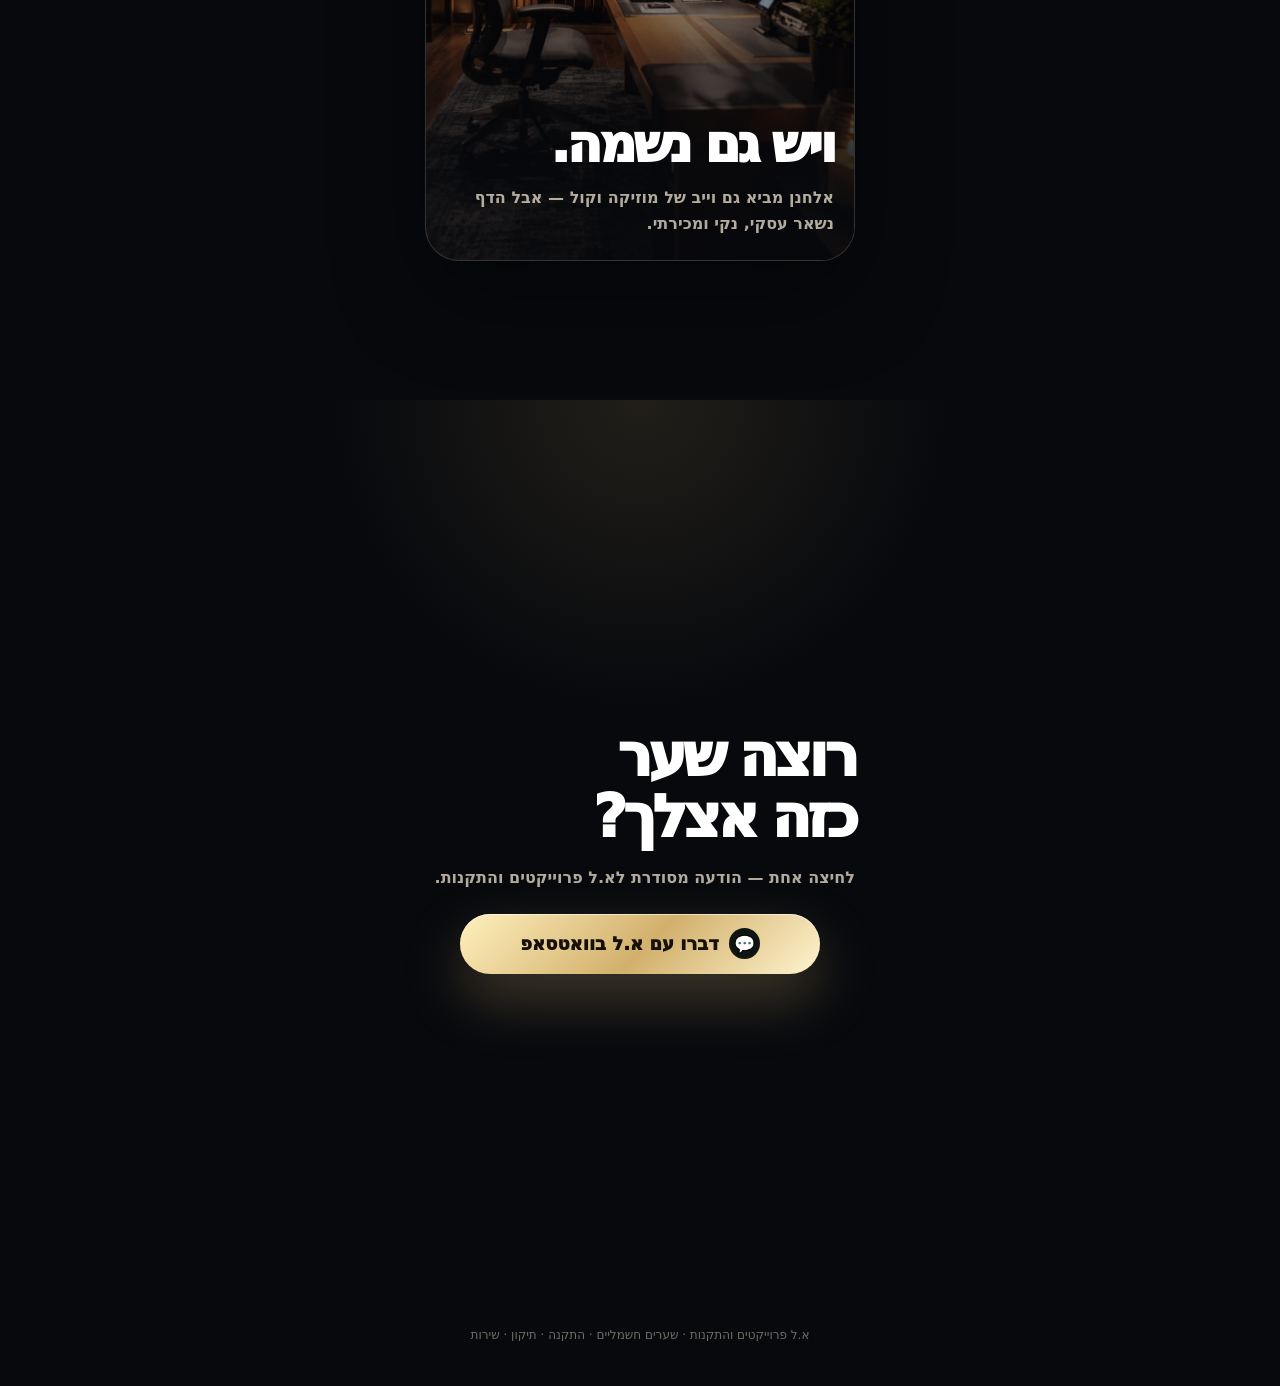
==== commit ad68a38a: "Build Elchanan gate landing page with premium assets" ====
--- a/elchanan-gate/index.html
+++ b/elchanan-gate/index.html
@@ -3,577 +3,121 @@
 <head>
   <meta charset="utf-8" />
   <meta name="viewport" content="width=device-width, initial-scale=1, viewport-fit=cover" />
-  <title>אלחנן שערים חשמליים</title>
-  <meta name="description" content="אלחנן שערים חשמליים — פותחים לך את הבית יפה." />
-  <meta property="og:title" content="אלחנן שערים חשמליים" />
-  <meta property="og:description" content="פותחים לך את הבית יפה." />
-  <meta name="theme-color" content="#070a12" />
-
+  <title>א.ל פרוייקטים והתקנות</title>
+  <meta name="description" content="שערים חשמליים — התקנה, תיקון ושירות." />
+  <meta name="theme-color" content="#07090d" />
   <style>
     :root{
-      --bg:#070a12;
-      --text:#f8fafc;
-      --muted:rgba(248,250,252,.72);
-      --gold:#ffd166;
+      --bg:#07090d;
+      --cream:#f5ead5;
+      --muted:rgba(245,234,213,.74);
+      --gold:#d2b06c;
+      --gold2:#fff0bd;
+      --line:rgba(245,234,213,.16);
+      --glass:rgba(7,9,13,.52);
       --green:#25d366;
-      --metal:#151b24;
-      --metal2:#283241;
-      --stone:#6f675b;
     }
-
     *{box-sizing:border-box;-webkit-tap-highlight-color:transparent}
-    html,body{
-      margin:0;
-      width:100%;
-      height:100%;
-      max-width:100%;
-      overflow:hidden;
-      background:var(--bg);
-      color:var(--text);
-      font-family:system-ui,-apple-system,"Segoe UI",Arial,sans-serif;
-    }
-
-    body{position:fixed;inset:0}
-
-    .page{
-      position:relative;
-      width:100vw;
-      height:100dvh;
-      max-width:100vw;
-      overflow:hidden;
-      display:flex;
-      flex-direction:column;
-      align-items:center;
-      justify-content:space-between;
-      padding:calc(16px + env(safe-area-inset-top)) 16px calc(18px + env(safe-area-inset-bottom));
-      isolation:isolate;
-      background:
-        radial-gradient(circle at 50% 10%, rgba(97,132,190,.34), transparent 27%),
-        radial-gradient(circle at 50% 55%, rgba(255,209,102,.11), transparent 34%),
-        linear-gradient(180deg,#050812 0%,#0a1220 50%,#07090d 100%);
-    }
-
-    .page::before{
-      content:"";
-      position:absolute;
-      inset:0;
-      background:
-        linear-gradient(180deg, rgba(255,255,255,.045), transparent 38%),
-        radial-gradient(circle at 20% 22%, rgba(255,209,102,.10), transparent 18%);
-      pointer-events:none;
-      z-index:-5;
-    }
-
-    .top{
-      width:100%;
-      max-width:420px;
-      text-align:center;
-      z-index:10;
-      padding-top:4px;
-      text-shadow:0 4px 24px rgba(0,0,0,.65);
-    }
-
-    .badge{
-      display:inline-flex;
-      align-items:center;
-      justify-content:center;
-      padding:7px 13px;
-      border-radius:999px;
-      border:1px solid rgba(255,255,255,.14);
-      background:rgba(255,255,255,.075);
-      backdrop-filter:blur(14px);
-      color:rgba(255,255,255,.82);
-      font-size:13px;
-      font-weight:800;
-      white-space:nowrap;
-    }
-
-    h1{
-      margin:12px 0 8px;
-      font-size:clamp(34px,10.5vw,52px);
-      line-height:.98;
-      letter-spacing:-.055em;
-    }
-
-    .lead{
-      margin:0 auto;
-      max-width:330px;
-      color:var(--muted);
-      font-size:clamp(17px,4.8vw,21px);
-      font-weight:850;
-      line-height:1.25;
-    }
-
-    .visual{
-      position:relative;
-      width:min(100%,430px);
-      height:min(55dvh,440px);
-      min-height:350px;
-      max-width:100vw;
-      overflow:hidden;
-      z-index:2;
-      margin:auto 0 8px;
-      border-radius:26px;
-    }
-
-    .house{
-      position:absolute;
-      left:50%;
-      top:8px;
-      width:88%;
-      height:74%;
-      transform:translateX(-50%);
-      opacity:.92;
-      z-index:1;
-    }
-
-    .roof{
-      position:absolute;
-      left:50%;
-      top:0;
-      width:92%;
-      height:92px;
-      transform:translateX(-50%);
-      background:linear-gradient(180deg,#252b36,#0f141d);
-      clip-path:polygon(4% 100%,50% 5%,96% 100%);
-      filter:drop-shadow(0 18px 36px rgba(0,0,0,.55));
-    }
-
-    .wall{
-      position:absolute;
-      left:50%;
-      top:78px;
-      width:78%;
-      height:220px;
-      transform:translateX(-50%);
-      border-radius:18px 18px 0 0;
-      background:
-        linear-gradient(90deg,rgba(255,255,255,.045) 1px,transparent 1px) 0 0/24px 24px,
-        linear-gradient(180deg,#232a35,#111821);
-      box-shadow:0 22px 50px rgba(0,0,0,.5), inset 0 1px 0 rgba(255,255,255,.10);
-    }
-
-    .lamp{
-      position:absolute;
-      top:120px;
-      width:18px;
-      height:30px;
-      border-radius:999px;
-      background:linear-gradient(#fff3c4,#eaa82b);
-      box-shadow:
-        0 0 25px 8px rgba(255,209,102,.38),
-        0 0 75px 25px rgba(255,209,102,.15);
-      z-index:3;
-    }
-    .lamp.l{left:14%}
-    .lamp.r{right:14%}
-
-    .studio{
-      position:absolute;
-      left:50%;
-      bottom:66px;
-      width:70%;
-      height:47%;
-      transform:translateX(-50%) scale(.98);
-      border-radius:22px 22px 8px 8px;
-      background:
-        radial-gradient(circle at 50% 18%, rgba(255,209,102,.48), transparent 24%),
-        linear-gradient(135deg,rgba(255,209,102,.18),transparent 38%),
-        linear-gradient(180deg,#241b16,#0e1119 68%);
-      box-shadow:0 0 50px rgba(255,209,102,.25);
-      opacity:.20;
-      transition:opacity 1s ease .35s, transform 1s ease .35s;
-      overflow:hidden;
-      z-index:2;
-    }
-
-    .opened .studio{
-      opacity:1;
-      transform:translateX(-50%) scale(1);
-    }
-
-    .studio::before{
-      content:"";
-      position:absolute;
-      inset:0;
-      background:
-        linear-gradient(90deg,rgba(255,255,255,.06) 1px,transparent 1px) 0 0/32px 100%,
-        linear-gradient(180deg,transparent,rgba(0,0,0,.35));
-      opacity:.75;
-    }
-
-    .mic{
-      position:absolute;
-      left:50%;
-      top:24%;
-      width:18px;
-      height:48px;
-      transform:translateX(-50%);
-      border-radius:999px;
-      background:linear-gradient(90deg,#0b0f16,#d7dde8,#121923);
-      box-shadow:0 0 22px rgba(255,255,255,.28);
-      z-index:2;
-    }
-    .mic::before{
-      content:"";
-      position:absolute;
-      left:50%;
-      top:-18px;
-      width:44px;
-      height:44px;
-      transform:translateX(-50%);
-      border-radius:50%;
-      border:2px solid rgba(255,255,255,.34);
-    }
-    .mic::after{
-      content:"";
-      position:absolute;
-      left:50%;
-      top:46px;
-      width:3px;
-      height:58px;
-      transform:translateX(-50%);
-      background:rgba(255,255,255,.28);
-    }
-
-    .speaker{
-      position:absolute;
-      top:34%;
-      width:48px;
-      height:78px;
-      border-radius:10px;
-      background:linear-gradient(180deg,#1a202b,#070a10);
-      border:1px solid rgba(255,255,255,.12);
-      z-index:2;
-      box-shadow:0 15px 25px rgba(0,0,0,.4);
-    }
-    .speaker.l{left:18px}
-    .speaker.r{right:18px}
-    .speaker::before,.speaker::after{
-      content:"";
-      position:absolute;
-      left:50%;
-      transform:translateX(-50%);
-      border-radius:50%;
-      background:#111827;
-      border:1px solid rgba(255,255,255,.13);
-    }
-    .speaker::before{top:12px;width:19px;height:19px}
-    .speaker::after{bottom:12px;width:31px;height:31px}
-
-    .driveway{
-      position:absolute;
-      left:50%;
-      bottom:-32px;
-      width:100%;
-      height:45%;
-      transform:translateX(-50%);
-      clip-path:polygon(28% 0,72% 0,100% 100%,0 100%);
-      background:
-        repeating-linear-gradient(90deg,rgba(255,255,255,.035) 0 2px,transparent 2px 34px),
-        linear-gradient(180deg,#242832,#12151b 72%,#07080b);
-      z-index:0;
-    }
-
-    .gate-area{
-      position:absolute;
-      left:50%;
-      bottom:24px;
-      width:min(100%,420px);
-      height:72%;
-      transform:translateX(-50%);
-      overflow:hidden;
-      z-index:5;
-    }
-
-    .post{
-      position:absolute;
-      bottom:0;
-      width:42px;
-      height:80%;
-      border-radius:12px 12px 4px 4px;
-      background:
-        linear-gradient(90deg,rgba(255,255,255,.12),transparent 28% 72%,rgba(0,0,0,.26)),
-        repeating-linear-gradient(180deg,#777064 0 18px,#5e574e 18px 22px,#857b6d 22px 40px);
-      box-shadow:0 18px 35px rgba(0,0,0,.46), inset 0 1px 0 rgba(255,255,255,.12);
-      z-index:7;
-    }
-    .post.l{left:0}
-    .post.r{right:0}
-
-    .keypad{
-      position:absolute;
-      right:8px;
-      top:42%;
-      width:24px;
-      height:36px;
-      border-radius:7px;
-      background:#101721;
-      border:1px solid rgba(255,255,255,.18);
-      box-shadow:0 0 15px rgba(37,211,102,.18);
-    }
-    .keypad::after{
-      content:"";
-      position:absolute;
-      right:8px;
-      bottom:8px;
-      width:8px;
-      height:8px;
-      border-radius:50%;
-      background:var(--green);
-      box-shadow:0 0 12px var(--green);
-    }
-
-    .track{
-      position:absolute;
-      left:38px;
-      right:38px;
-      bottom:4px;
-      height:8px;
-      border-radius:999px;
-      background:linear-gradient(#6a7380,#1a2028);
-      box-shadow:0 3px 0 rgba(0,0,0,.55);
-      z-index:8;
-    }
-
-    .motor{
-      position:absolute;
-      left:48px;
-      bottom:14px;
-      width:62px;
-      height:56px;
-      border-radius:10px 10px 5px 5px;
-      background:linear-gradient(#323c4c,#121923);
-      border:1px solid rgba(255,255,255,.13);
-      box-shadow:0 13px 25px rgba(0,0,0,.5);
-      z-index:11;
-    }
-    .motor::after{
-      content:"";
-      position:absolute;
-      right:13px;
-      bottom:13px;
-      width:10px;
-      height:10px;
-      border-radius:50%;
-      background:var(--green);
-      box-shadow:0 0 16px var(--green);
-    }
-
-    .gate{
-      position:absolute;
-      bottom:16px;
-      width:calc(50% - 38px);
-      height:62%;
-      border-radius:8px;
-      overflow:hidden;
-      background:
-        linear-gradient(90deg,rgba(255,255,255,.14),transparent 18% 82%,rgba(0,0,0,.30)),
-        repeating-linear-gradient(90deg,#202936 0 7px,#0c1118 7px 13px,#2d3746 13px 16px,#0f151e 16px 29px),
-        linear-gradient(180deg,#2c3645,#0e141d);
-      border:2px solid rgba(255,255,255,.16);
-      box-shadow:0 22px 38px rgba(0,0,0,.55),inset 0 1px 0 rgba(255,255,255,.13);
-      transition:transform 1.35s cubic-bezier(.2,.82,.18,1),filter 1.35s;
-      will-change:transform;
-      z-index:9;
-    }
-    .gate::before,.gate::after{
-      content:"";
-      position:absolute;
-      left:0;
-      right:0;
-      height:14px;
-      background:linear-gradient(#3b4655,#121821);
-      z-index:2;
-      box-shadow:inset 0 1px 0 rgba(255,255,255,.12);
-    }
-    .gate::before{top:18px}
-    .gate::after{bottom:22px}
-    .gate.l{left:38px}
-    .gate.r{right:38px}
-
-    .opened .gate.l{transform:translateX(-74%);filter:brightness(.82)}
-    .opened .gate.r{transform:translateX(74%);filter:brightness(.82)}
-
-    .reveal-copy{
-      position:absolute;
-      left:50%;
-      bottom:84px;
-      width:min(86%,340px);
-      transform:translateX(-50%) translateY(16px);
-      opacity:0;
-      text-align:center;
-      z-index:12;
-      transition:opacity .55s ease .9s, transform .55s ease .9s;
-      pointer-events:none;
-    }
-    .opened .reveal-copy{
-      opacity:1;
-      transform:translateX(-50%) translateY(0);
-    }
-    .reveal-copy strong{
-      display:block;
-      font-size:clamp(21px,6vw,28px);
-      line-height:1.05;
-      text-shadow:0 4px 18px rgba(0,0,0,.75);
-    }
-    .reveal-copy span{
-      display:block;
-      margin-top:6px;
-      color:rgba(255,255,255,.78);
-      font-weight:750;
-      font-size:14px;
-    }
-
-    .bottom{
-      width:100%;
-      max-width:420px;
-      z-index:20;
-      display:flex;
-      flex-direction:column;
-      align-items:center;
-      gap:9px;
-    }
-
-    .btn{
-      width:min(100%,370px);
-      min-height:62px;
-      border:0;
-      border-radius:999px;
-      display:flex;
-      align-items:center;
-      justify-content:center;
-      gap:10px;
-      padding:15px 20px;
-      text-decoration:none;
-      color:#08110b;
-      background:linear-gradient(135deg,#2df072,#25d366 48%,#b7ffd8);
-      box-shadow:0 18px 42px rgba(37,211,102,.34), inset 0 1px 0 rgba(255,255,255,.55);
-      font-size:clamp(19px,5.4vw,24px);
-      font-weight:950;
-      cursor:pointer;
-      animation:pulse 1.65s ease-in-out infinite;
-    }
-
-    @keyframes pulse{
-      0%,100%{transform:translateY(0) scale(1)}
-      50%{transform:translateY(-4px) scale(1.018)}
-    }
-
-    .opened .btn{
-      animation:none;
-      background:linear-gradient(135deg,#ffd166,#fff1bd);
-      box-shadow:0 18px 42px rgba(255,209,102,.30), inset 0 1px 0 rgba(255,255,255,.55);
-    }
-
-    .status{
-      min-height:20px;
-      color:rgba(255,255,255,.68);
-      font-weight:750;
-      font-size:13px;
-      text-align:center;
-      text-shadow:0 3px 16px rgba(0,0,0,.85);
-    }
-
-    @media(max-height:690px){
-      .visual{height:52dvh;min-height:318px}
-      h1{font-size:clamp(30px,9vw,44px)}
-      .lead{font-size:16px}
-      .btn{min-height:56px}
-      .badge{font-size:12px}
-    }
-
-    @media(max-width:360px){
-      .page{padding-inline:12px}
-      .post{width:36px}
-      .gate-area{width:100%}
-      .gate.l{left:34px}
-      .gate.r{right:34px}
-      .gate{width:calc(50% - 34px)}
-    }
+    html,body{margin:0;max-width:100%;overflow-x:hidden;background:var(--bg);color:var(--cream);font-family:Heebo,Assistant,system-ui,-apple-system,"Segoe UI",Arial,sans-serif}
+    body{min-height:100dvh} a{color:inherit;text-decoration:none}
+    .page{width:100%;overflow:hidden;background:var(--bg)}
+    .screen{position:relative;min-height:100dvh;width:100%;display:flex;align-items:flex-end;overflow:hidden;padding:calc(18px + env(safe-area-inset-top)) 18px calc(26px + env(safe-area-inset-bottom))}
+    .photo{position:absolute;inset:0;width:100%;height:100%;object-fit:cover;object-position:center center;filter:saturate(.96) contrast(1.05) brightness(.92);transform:scale(1.01);transition:opacity .95s ease, transform 1.8s ease, filter 1.4s ease}
+    .photo.open{opacity:0;filter:saturate(1) contrast(1.04) brightness(.96);transform:scale(1.02)}
+    .opened .photo.closed{opacity:0;transform:scale(1.035)}
+    .opened .photo.open{opacity:1;transform:scale(1)}
+    .screen::before{content:"";position:absolute;inset:0;z-index:1;background:linear-gradient(180deg,rgba(7,9,13,.12) 0%,rgba(7,9,13,.18) 37%,rgba(7,9,13,.60) 66%,rgba(7,9,13,.94) 100%)}
+    .screen::after{content:"";position:absolute;left:0;right:0;bottom:0;height:34%;z-index:1;background:radial-gradient(circle at 50% 100%,rgba(210,176,108,.21),transparent 56%)}
+    .brand{position:absolute;top:calc(18px + env(safe-area-inset-top));left:18px;right:18px;z-index:3;display:flex;align-items:center;justify-content:space-between;gap:12px;direction:rtl}
+    .brand img{width:148px;max-width:47vw;height:auto;display:block;filter:drop-shadow(0 10px 30px rgba(0,0,0,.4))}
+    .brand span{direction:rtl;font-size:12px;color:rgba(245,234,213,.72);letter-spacing:.02em;font-weight:850;padding:8px 11px;border:1px solid rgba(245,234,213,.13);background:rgba(7,9,13,.32);border-radius:999px;backdrop-filter:blur(12px)}
+    .content{position:relative;z-index:2;width:min(100%,410px);margin:0 auto;text-align:right}
+    .eyebrow{display:inline-flex;align-items:center;border:1px solid var(--line);background:rgba(7,9,13,.46);backdrop-filter:blur(14px);color:rgba(245,234,213,.82);padding:8px 13px;border-radius:999px;font-size:13px;font-weight:880;margin-bottom:14px;box-shadow:0 14px 34px rgba(0,0,0,.25)}
+    h1{margin:0;max-width:370px;color:#fff;font-size:clamp(38px,10.6vw,56px);font-weight:950;line-height:1.02;letter-spacing:-.07em;text-shadow:0 14px 44px rgba(0,0,0,.72);text-wrap:balance}
+    .lead{margin:14px 0 0;max-width:350px;color:var(--muted);font-size:clamp(16px,4.55vw,19px);line-height:1.48;font-weight:680;text-shadow:0 8px 30px rgba(0,0,0,.74)}
+    .cta{margin:22px auto 0;width:min(100%,360px);min-height:60px;border:0;border-radius:999px;display:flex;align-items:center;justify-content:center;gap:10px;text-align:center;background:linear-gradient(135deg,var(--gold2),var(--gold) 52%,#fff4cf);color:#151007;font-size:18px;font-weight:950;box-shadow:0 24px 58px rgba(210,176,108,.30),inset 0 1px 0 rgba(255,255,255,.62);cursor:pointer}
+    .cta .dot{width:31px;height:31px;display:grid;place-items:center;border-radius:50%;background:#0f1510;color:#fff;font-size:17px}
+    .status{min-height:18px;margin-top:12px;text-align:center;font-size:13px;font-weight:760;color:rgba(245,234,213,.62)}
+    .section{min-height:100dvh;display:flex;align-items:center;padding:calc(34px + env(safe-area-inset-top)) 18px calc(34px + env(safe-area-inset-bottom));background:radial-gradient(circle at 50% 0%,rgba(210,176,108,.13),transparent 28%),#07090d}
+    .box{width:min(100%,430px);margin:0 auto}
+    h2{margin:0 0 14px;color:#fff;font-size:clamp(34px,9.7vw,52px);line-height:1.04;letter-spacing:-.065em;font-weight:950;text-wrap:balance}
+    .text{color:rgba(245,234,213,.72);font-size:16px;line-height:1.65;font-weight:560;margin:0}
+    .services{display:grid;gap:14px;margin-top:26px}
+    .service{display:flex;gap:14px;align-items:flex-start;border:1px solid var(--line);border-radius:24px;padding:17px;background:rgba(245,234,213,.045);box-shadow:0 22px 60px rgba(0,0,0,.22)}
+    .service img{width:46px;height:46px;flex:none}.service b{display:block;color:#fff;font-size:18px;margin-bottom:4px}.service span{display:block;color:rgba(245,234,213,.66);font-size:14px;line-height:1.45}
+    .showcase{position:relative;min-height:69dvh;border-radius:34px;overflow:hidden;border:1px solid var(--line);box-shadow:0 34px 90px rgba(0,0,0,.48);background:#111}
+    .showcase img{position:absolute;inset:0;width:100%;height:100%;object-fit:cover;filter:saturate(.98) contrast(1.04)}
+    .showcase::after{content:"";position:absolute;inset:0;background:linear-gradient(180deg,transparent 25%,rgba(7,9,13,.88) 86%)}
+    .showcase-copy{position:absolute;z-index:2;left:20px;right:20px;bottom:22px}
+    .quote{margin:0 0 18px;color:#fff;font-size:clamp(36px,10.2vw,58px);line-height:1.04;letter-spacing:-.07em;font-weight:950;text-wrap:balance}
+    .footer{padding:28px 18px 44px;text-align:center;color:rgba(245,234,213,.44);font-size:12px;direction:rtl}
+    @media(max-height:720px){.brand img{width:126px}.eyebrow{font-size:12px;margin-bottom:10px}h1{font-size:clamp(33px,9.2vw,44px)}.lead{font-size:14.8px;line-height:1.42}.cta{min-height:54px;margin-top:17px}}
   </style>
 </head>
-
 <body>
-  <main class="page" id="page">
-    <section class="top">
-      <div class="badge">שערים חשמליים · התקנה · תיקון · שירות</div>
-      <h1>אלחנן שערים חשמליים</h1>
-      <p class="lead">פותחים לך את הבית יפה.</p>
+  <main class="page">
+    <section class="screen" id="gateHero">
+      <img class="photo closed" src="./assets/hero/gate-closed.png" alt="שער חשמלי יוקרתי סגור" />
+      <img class="photo open" src="./assets/hero/gate-open.png" alt="שער חשמלי פתוח לבית וסטודיו" />
+      <div class="brand"><img src="./assets/logo/al-logo-primary.svg" alt="א.ל פרוייקטים והתקנות"><span>שערים חשמליים</span></div>
+      <div class="content">
+        <div class="eyebrow">התקנה · תיקון · שירות</div>
+        <h1 id="heroTitle">פתח את השער.</h1>
+        <p class="lead" id="heroLead">א.ל פרוייקטים והתקנות — שערים חשמליים לבית ולעסק, במראה נקי ובביצוע מדויק.</p>
+        <button class="cta" id="openGate" type="button"><span class="dot">💬</span><span id="btnText">פתח וקבל הצעת מחיר</span></button>
+        <div class="status" id="status"></div>
+      </div>
     </section>
 
-    <section class="visual" aria-label="שער חשמלי נפתח לסטודיו">
-      <div class="house" aria-hidden="true">
-        <div class="roof"></div>
-        <div class="wall"></div>
-        <div class="lamp l"></div>
-        <div class="lamp r"></div>
-      </div>
-
-      <div class="studio" aria-hidden="true">
-        <div class="speaker l"></div>
-        <div class="speaker r"></div>
-        <div class="mic"></div>
-      </div>
-
-      <div class="driveway" aria-hidden="true"></div>
-
-      <div class="gate-area">
-        <div class="post l"></div>
-        <div class="post r"><div class="keypad"></div></div>
-        <div class="motor"></div>
-        <div class="track"></div>
-        <div class="gate l"></div>
-        <div class="gate r"></div>
-
-        <div class="reveal-copy">
-          <strong>רוצה שער כזה אצלך?</strong>
-          <span>לחיצה אחת — הודעה ישירה לאלחנן</span>
+    <section class="section">
+      <div class="box">
+        <h2>שער שנראה נכון. עובד נכון.</h2>
+        <p class="text">הדף הזה בנוי כמו כרטיס מכירה קטן: תמונה חזקה, פעולה אחת, ופנייה ישירה לוואטסאפ.</p>
+        <div class="services">
+          <div class="service"><img src="./assets/icons/icon-install.svg" alt=""><div><b>התקנת שערים</b><span>שער כנפיים, שער נגרר, מנועים, מסילות וקודנים.</span></div></div>
+          <div class="service"><img src="./assets/icons/icon-repair.svg" alt=""><div><b>תיקון ושדרוג</b><span>איתור תקלות, החלפת מנועים, כיוון, חידוש ושירות.</span></div></div>
+          <div class="service"><img src="./assets/icons/icon-service.svg" alt=""><div><b>שירות מהיר</b><span>פנייה קצרה, שיחה ישירה, והבנה מה צריך בשטח.</span></div></div>
         </div>
       </div>
     </section>
 
-    <section class="bottom">
-      <a class="btn" id="openGate" href="#">
-        <span id="btnText">פתח את השער</span>
-        <span>💬</span>
-      </a>
-      <div class="status" id="status"></div>
+    <section class="section">
+      <div class="box"><div class="showcase"><img src="./assets/showcase/gate-detail.png" alt="מנוע וקודן לשער חשמלי"><div class="showcase-copy"><h2>הפרטים עושים אמון.</h2><p class="text">מנוע, קודן, מסילה וגימור — הלקוח רואה מקצועיות לפני שהוא מדבר.</p></div></div></div>
     </section>
+
+    <section class="section">
+      <div class="box"><div class="showcase"><img src="./assets/showcase/gate-studio.png" alt="סטודיו מוזיקה חם"><div class="showcase-copy"><h2>ויש גם נשמה.</h2><p class="text">אלחנן מביא גם וייב של מוזיקה וקול — אבל הדף נשאר עסקי, נקי ומכירתי.</p></div></div></div>
+    </section>
+
+    <section class="section">
+      <div class="box"><div class="quote">רוצה שער כזה אצלך?</div><p class="text">לחיצה אחת — הודעה מסודרת לא.ל פרוייקטים והתקנות.</p><a class="cta js-wa" href="#"><span class="dot">💬</span><span>דברו עם א.ל בוואטסאפ</span></a></div>
+    </section>
+    <footer class="footer">א.ל פרוייקטים והתקנות · שערים חשמליים · התקנה · תיקון · שירות</footer>
   </main>
 
   <script>
-    const page = document.getElementById('page');
+    const params = new URLSearchParams(location.search);
+    const target = (params.get('to') || '').replace(/[^0-9]/g, '');
+    const msg = 'שלום, הגעתי דרך הדף של א.ל פרוייקטים והתקנות. אני מתעניין בשער חשמלי / תיקון / הצעת מחיר. אפשר לקבל פרטים?';
+    const wa = target ? 'https://wa.me/' + target + '?text=' + encodeURIComponent(msg) : 'https://wa.me/?text=' + encodeURIComponent(msg);
+    const hero = document.getElementById('gateHero');
     const btn = document.getElementById('openGate');
+    const title = document.getElementById('heroTitle');
+    const lead = document.getElementById('heroLead');
     const btnText = document.getElementById('btnText');
     const status = document.getElementById('status');
-
-    const phone = '972506363767';
-    const message = [
-      'שלום אלחנן, ראיתי את הדף שלך על שערים חשמליים.',
-      'אני רוצה לבדוק התקנה / תיקון / הצעת מחיר לשער.',
-      'אפשר לדבר?'
-    ].join('\n');
-
-    const whatsappUrl = `https://wa.me/${phone}?text=${encodeURIComponent(message)}`;
-    let opening = false;
-
-    btn.addEventListener('click', (event) => {
-      event.preventDefault();
-      if (opening) return;
-
-      opening = true;
-      page.classList.add('opened');
-      btnText.textContent = 'דברו עם אלחנן בוואטסאפ';
+    let opened = false;
+    document.querySelectorAll('.js-wa').forEach(a => { a.href = wa; a.target = '_blank'; a.rel = 'noopener'; });
+    btn.addEventListener('click', () => {
+      if (opened) { location.href = wa; return; }
+      opened = true;
+      hero.classList.add('opened');
+      title.textContent = 'רוצה שער כזה אצלך?';
+      lead.textContent = 'הודעה קצרה, תמונה ברורה, ושיחה ישירה להצעת מחיר.';
+      btnText.textContent = 'דברו עם א.ל בוואטסאפ';
       status.textContent = 'השער נפתח...';
-
-      setTimeout(() => {
-        status.textContent = 'מעביר אותך לשיחה';
-      }, 900);
-
-      setTimeout(() => {
-        window.location.href = whatsappUrl;
-      }, 1750);
+      setTimeout(() => { status.textContent = 'מעביר אותך לשיחה'; }, 900);
+      setTimeout(() => { location.href = wa; }, 1750);
     });
   </script>
 </body>
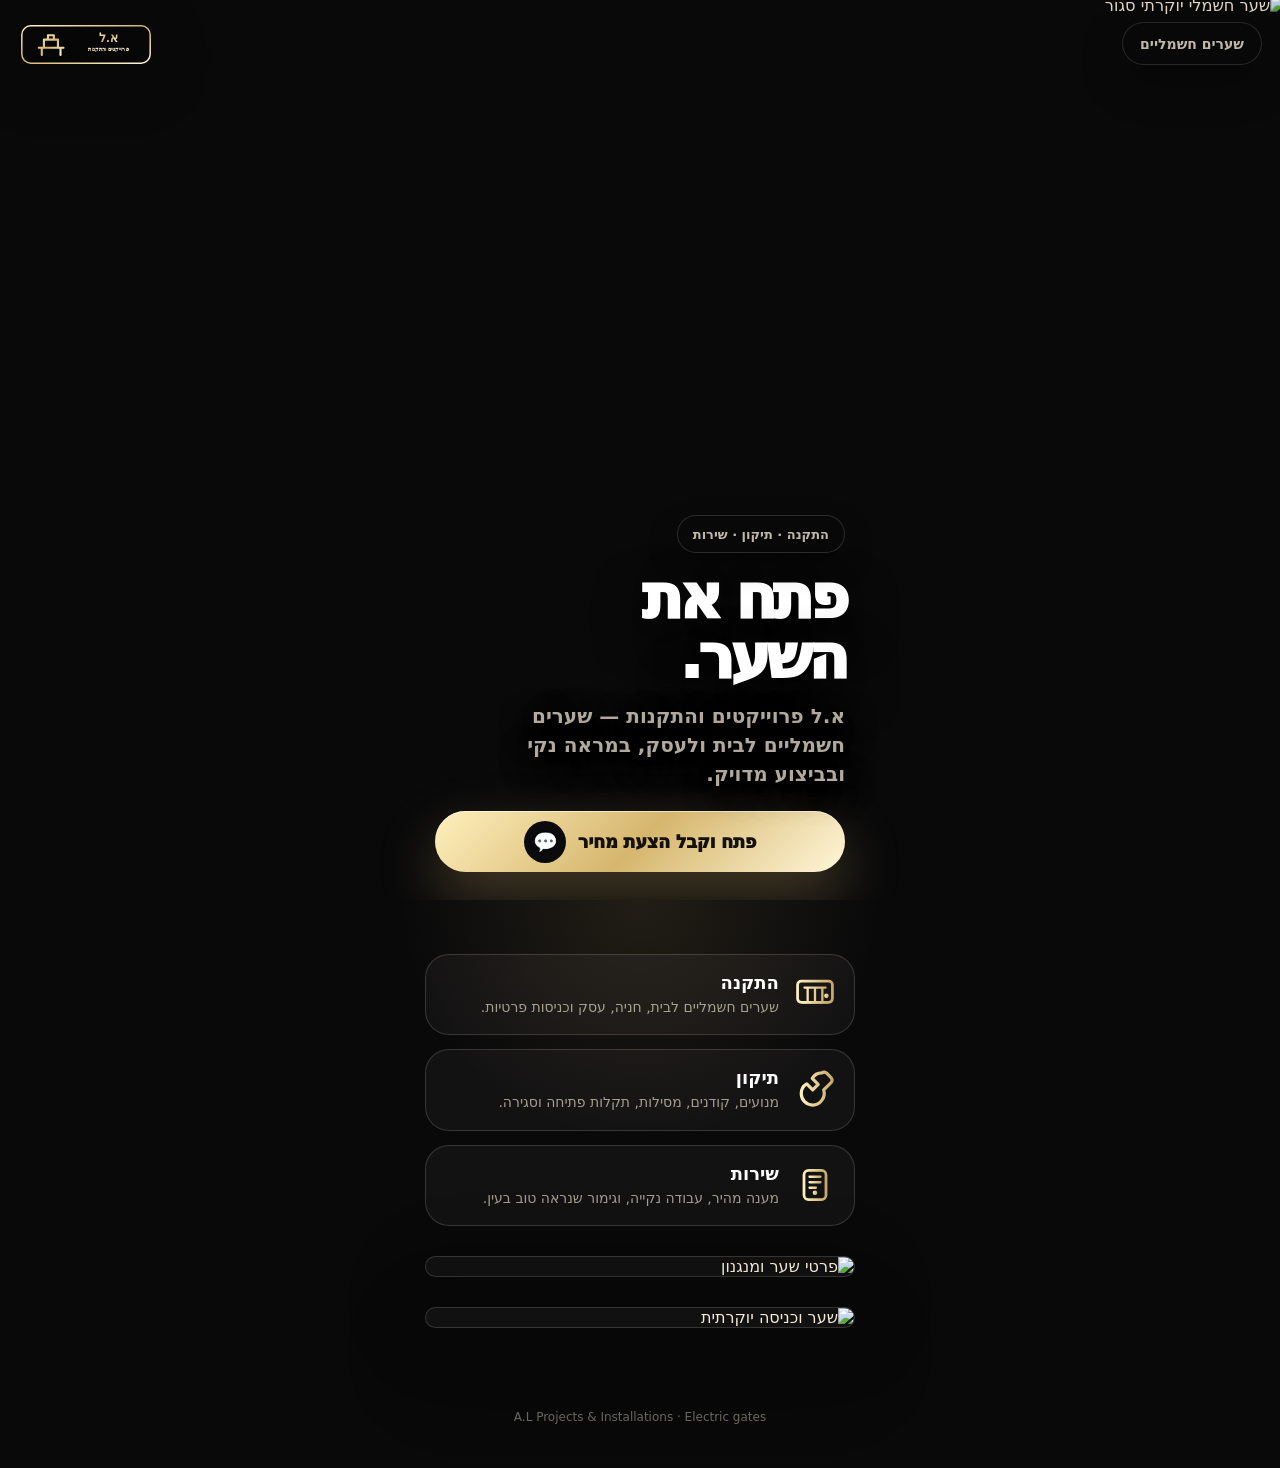
==== commit 29687875: "Optimize Elchanan landing speed and logo" ====
--- a/elchanan-gate/index.html
+++ b/elchanan-gate/index.html
@@ -3,96 +3,325 @@
 <head>
   <meta charset="utf-8" />
   <meta name="viewport" content="width=device-width, initial-scale=1, viewport-fit=cover" />
-  <title>א.ל פרוייקטים והתקנות</title>
-  <meta name="description" content="שערים חשמליים — התקנה, תיקון ושירות." />
-  <meta name="theme-color" content="#07090d" />
+  <title>א.ל פרוייקטים והתקנות — שערים חשמליים</title>
+  <meta name="description" content="שערים חשמליים לבית ולעסק — התקנה, תיקון ושירות." />
+  <meta name="theme-color" content="#09090a" />
+  <meta property="og:title" content="א.ל פרוייקטים והתקנות" />
+  <meta property="og:description" content="שערים חשמליים לבית ולעסק — מראה נקי וביצוע מדויק." />
+  <meta property="og:image" content="./assets/social/og-cover-fast.jpg" />
+
+  <link rel="preload" as="image" href="./assets/hero/gate-closed-fast.webp" fetchpriority="high">
+
   <style>
     :root{
-      --bg:#07090d;
-      --cream:#f5ead5;
-      --muted:rgba(245,234,213,.74);
-      --gold:#d2b06c;
-      --gold2:#fff0bd;
-      --line:rgba(245,234,213,.16);
-      --glass:rgba(7,9,13,.52);
-      --green:#25d366;
-    }
+      --black:#09090a;
+      --cream:#f4ead8;
+      --muted:rgba(244,234,216,.72);
+      --gold:#d6b66e;
+      --line:rgba(244,234,216,.16);
+    }
+
     *{box-sizing:border-box;-webkit-tap-highlight-color:transparent}
-    html,body{margin:0;max-width:100%;overflow-x:hidden;background:var(--bg);color:var(--cream);font-family:Heebo,Assistant,system-ui,-apple-system,"Segoe UI",Arial,sans-serif}
-    body{min-height:100dvh} a{color:inherit;text-decoration:none}
-    .page{width:100%;overflow:hidden;background:var(--bg)}
-    .screen{position:relative;min-height:100dvh;width:100%;display:flex;align-items:flex-end;overflow:hidden;padding:calc(18px + env(safe-area-inset-top)) 18px calc(26px + env(safe-area-inset-bottom))}
-    .photo{position:absolute;inset:0;width:100%;height:100%;object-fit:cover;object-position:center center;filter:saturate(.96) contrast(1.05) brightness(.92);transform:scale(1.01);transition:opacity .95s ease, transform 1.8s ease, filter 1.4s ease}
-    .photo.open{opacity:0;filter:saturate(1) contrast(1.04) brightness(.96);transform:scale(1.02)}
-    .opened .photo.closed{opacity:0;transform:scale(1.035)}
-    .opened .photo.open{opacity:1;transform:scale(1)}
-    .screen::before{content:"";position:absolute;inset:0;z-index:1;background:linear-gradient(180deg,rgba(7,9,13,.12) 0%,rgba(7,9,13,.18) 37%,rgba(7,9,13,.60) 66%,rgba(7,9,13,.94) 100%)}
-    .screen::after{content:"";position:absolute;left:0;right:0;bottom:0;height:34%;z-index:1;background:radial-gradient(circle at 50% 100%,rgba(210,176,108,.21),transparent 56%)}
-    .brand{position:absolute;top:calc(18px + env(safe-area-inset-top));left:18px;right:18px;z-index:3;display:flex;align-items:center;justify-content:space-between;gap:12px;direction:rtl}
-    .brand img{width:148px;max-width:47vw;height:auto;display:block;filter:drop-shadow(0 10px 30px rgba(0,0,0,.4))}
-    .brand span{direction:rtl;font-size:12px;color:rgba(245,234,213,.72);letter-spacing:.02em;font-weight:850;padding:8px 11px;border:1px solid rgba(245,234,213,.13);background:rgba(7,9,13,.32);border-radius:999px;backdrop-filter:blur(12px)}
-    .content{position:relative;z-index:2;width:min(100%,410px);margin:0 auto;text-align:right}
-    .eyebrow{display:inline-flex;align-items:center;border:1px solid var(--line);background:rgba(7,9,13,.46);backdrop-filter:blur(14px);color:rgba(245,234,213,.82);padding:8px 13px;border-radius:999px;font-size:13px;font-weight:880;margin-bottom:14px;box-shadow:0 14px 34px rgba(0,0,0,.25)}
-    h1{margin:0;max-width:370px;color:#fff;font-size:clamp(38px,10.6vw,56px);font-weight:950;line-height:1.02;letter-spacing:-.07em;text-shadow:0 14px 44px rgba(0,0,0,.72);text-wrap:balance}
-    .lead{margin:14px 0 0;max-width:350px;color:var(--muted);font-size:clamp(16px,4.55vw,19px);line-height:1.48;font-weight:680;text-shadow:0 8px 30px rgba(0,0,0,.74)}
-    .cta{margin:22px auto 0;width:min(100%,360px);min-height:60px;border:0;border-radius:999px;display:flex;align-items:center;justify-content:center;gap:10px;text-align:center;background:linear-gradient(135deg,var(--gold2),var(--gold) 52%,#fff4cf);color:#151007;font-size:18px;font-weight:950;box-shadow:0 24px 58px rgba(210,176,108,.30),inset 0 1px 0 rgba(255,255,255,.62);cursor:pointer}
-    .cta .dot{width:31px;height:31px;display:grid;place-items:center;border-radius:50%;background:#0f1510;color:#fff;font-size:17px}
-    .status{min-height:18px;margin-top:12px;text-align:center;font-size:13px;font-weight:760;color:rgba(245,234,213,.62)}
-    .section{min-height:100dvh;display:flex;align-items:center;padding:calc(34px + env(safe-area-inset-top)) 18px calc(34px + env(safe-area-inset-bottom));background:radial-gradient(circle at 50% 0%,rgba(210,176,108,.13),transparent 28%),#07090d}
-    .box{width:min(100%,430px);margin:0 auto}
-    h2{margin:0 0 14px;color:#fff;font-size:clamp(34px,9.7vw,52px);line-height:1.04;letter-spacing:-.065em;font-weight:950;text-wrap:balance}
-    .text{color:rgba(245,234,213,.72);font-size:16px;line-height:1.65;font-weight:560;margin:0}
-    .services{display:grid;gap:14px;margin-top:26px}
-    .service{display:flex;gap:14px;align-items:flex-start;border:1px solid var(--line);border-radius:24px;padding:17px;background:rgba(245,234,213,.045);box-shadow:0 22px 60px rgba(0,0,0,.22)}
-    .service img{width:46px;height:46px;flex:none}.service b{display:block;color:#fff;font-size:18px;margin-bottom:4px}.service span{display:block;color:rgba(245,234,213,.66);font-size:14px;line-height:1.45}
-    .showcase{position:relative;min-height:69dvh;border-radius:34px;overflow:hidden;border:1px solid var(--line);box-shadow:0 34px 90px rgba(0,0,0,.48);background:#111}
-    .showcase img{position:absolute;inset:0;width:100%;height:100%;object-fit:cover;filter:saturate(.98) contrast(1.04)}
-    .showcase::after{content:"";position:absolute;inset:0;background:linear-gradient(180deg,transparent 25%,rgba(7,9,13,.88) 86%)}
-    .showcase-copy{position:absolute;z-index:2;left:20px;right:20px;bottom:22px}
-    .quote{margin:0 0 18px;color:#fff;font-size:clamp(36px,10.2vw,58px);line-height:1.04;letter-spacing:-.07em;font-weight:950;text-wrap:balance}
-    .footer{padding:28px 18px 44px;text-align:center;color:rgba(245,234,213,.44);font-size:12px;direction:rtl}
-    @media(max-height:720px){.brand img{width:126px}.eyebrow{font-size:12px;margin-bottom:10px}h1{font-size:clamp(33px,9.2vw,44px)}.lead{font-size:14.8px;line-height:1.42}.cta{min-height:54px;margin-top:17px}}
+
+    html,body{
+      margin:0;
+      background:var(--black);
+      color:var(--cream);
+      font-family:Heebo,Assistant,system-ui,-apple-system,"Segoe UI",Arial,sans-serif;
+      overflow-x:hidden;
+    }
+
+    a{color:inherit;text-decoration:none}
+
+    .page{
+      min-height:100dvh;
+      background:#09090a;
+    }
+
+    .hero{
+      position:relative;
+      min-height:100dvh;
+      overflow:hidden;
+      display:flex;
+      align-items:flex-end;
+      padding:calc(20px + env(safe-area-inset-top)) 18px calc(26px + env(safe-area-inset-bottom));
+      isolation:isolate;
+    }
+
+    .hero-img{
+      position:absolute;
+      inset:0;
+      width:100%;
+      height:100%;
+      object-fit:cover;
+      object-position:center center;
+      filter:saturate(.98) contrast(1.05) brightness(.92);
+      transform:scale(1.01);
+      z-index:-3;
+    }
+
+    .hero-img.open{
+      opacity:0;
+      transition:opacity .9s ease, transform 1.2s ease;
+    }
+
+    body.gate-open .hero-img.open{
+      opacity:1;
+      transform:scale(1);
+    }
+
+    .hero::before{
+      content:"";
+      position:absolute;
+      inset:0;
+      z-index:-2;
+      background:
+        linear-gradient(180deg,
+          rgba(9,9,10,.02) 0%,
+          rgba(9,9,10,.06) 28%,
+          rgba(9,9,10,.42) 62%,
+          rgba(9,9,10,.90) 100%);
+    }
+
+    .top{
+      position:absolute;
+      top:calc(22px + env(safe-area-inset-top));
+      left:18px;
+      right:18px;
+      display:flex;
+      align-items:flex-start;
+      justify-content:space-between;
+      gap:16px;
+      z-index:2;
+    }
+
+    .logo{
+      width:136px;
+      max-width:42vw;
+      height:auto;
+      filter:drop-shadow(0 14px 28px rgba(0,0,0,.5));
+    }
+
+    .chip{
+      display:inline-flex;
+      align-items:center;
+      min-height:43px;
+      padding:0 17px;
+      border-radius:999px;
+      background:rgba(9,9,10,.46);
+      backdrop-filter:blur(13px);
+      border:1px solid rgba(244,234,216,.14);
+      color:rgba(244,234,216,.78);
+      font-size:14px;
+      font-weight:900;
+      box-shadow:0 18px 44px rgba(0,0,0,.28);
+      white-space:nowrap;
+    }
+
+    .content{
+      width:min(100%,410px);
+      margin:0 auto;
+      position:relative;
+      z-index:2;
+      padding-bottom:2px;
+    }
+
+    .eyebrow{
+      display:inline-flex;
+      align-items:center;
+      min-height:38px;
+      padding:0 15px;
+      border-radius:999px;
+      background:rgba(9,9,10,.48);
+      backdrop-filter:blur(14px);
+      border:1px solid var(--line);
+      color:rgba(244,234,216,.78);
+      font-size:13px;
+      font-weight:900;
+      margin-bottom:14px;
+      box-shadow:0 12px 30px rgba(0,0,0,.28);
+    }
+
+    h1{
+      margin:0;
+      max-width:350px;
+      font-size:clamp(43px,12vw,61px);
+      line-height:.98;
+      letter-spacing:-.075em;
+      font-weight:950;
+      color:#fff;
+      text-shadow:0 16px 48px rgba(0,0,0,.82);
+    }
+
+    .lead{
+      margin:15px 0 0;
+      max-width:365px;
+      color:var(--muted);
+      font-size:clamp(16.5px,4.65vw,20px);
+      line-height:1.45;
+      font-weight:720;
+      text-shadow:0 10px 34px rgba(0,0,0,.82);
+    }
+
+    .cta{
+      width:100%;
+      min-height:61px;
+      margin-top:22px;
+      border:0;
+      border-radius:999px;
+      display:flex;
+      align-items:center;
+      justify-content:center;
+      gap:12px;
+      background:linear-gradient(135deg,#fff0bd,#d6b66e 50%,#fff7d8);
+      color:#14110b;
+      font-size:18px;
+      font-weight:950;
+      letter-spacing:-.025em;
+      box-shadow:0 24px 58px rgba(214,182,110,.30), inset 0 1px 0 rgba(255,255,255,.58);
+    }
+
+    .cta-dot{
+      width:42px;
+      height:42px;
+      border-radius:50%;
+      display:grid;
+      place-items:center;
+      background:#0b0b0d;
+      color:#fff7d8;
+      flex:none;
+      font-size:20px;
+    }
+
+    .section{
+      padding:54px 18px;
+      background:
+        radial-gradient(circle at 50% 0%,rgba(214,182,110,.12),transparent 30%),
+        #09090a;
+    }
+
+    .box{
+      width:min(100%,430px);
+      margin:0 auto;
+    }
+
+    .service-grid{
+      display:grid;
+      gap:14px;
+    }
+
+    .service{
+      display:flex;
+      gap:14px;
+      align-items:flex-start;
+      padding:17px;
+      border-radius:24px;
+      background:rgba(244,234,216,.045);
+      border:1px solid var(--line);
+    }
+
+    .service img{
+      width:44px;
+      height:44px;
+      flex:none;
+    }
+
+    .service b{
+      display:block;
+      font-size:18px;
+      color:#fff;
+      margin-bottom:4px;
+    }
+
+    .service span{
+      display:block;
+      font-size:14px;
+      line-height:1.45;
+      color:rgba(244,234,216,.64);
+    }
+
+    .photo-card{
+      margin-top:16px;
+      border-radius:32px;
+      overflow:hidden;
+      border:1px solid var(--line);
+      box-shadow:0 34px 90px rgba(0,0,0,.48);
+      background:#111;
+    }
+
+    .photo-card img{
+      display:block;
+      width:100%;
+      height:auto;
+    }
+
+    .footer{
+      padding:28px 18px 44px;
+      text-align:center;
+      color:rgba(244,234,216,.42);
+      font-size:12px;
+      direction:ltr;
+    }
+
+    @media (max-height:720px){
+      .logo{width:118px}
+      .chip{min-height:38px;font-size:13px;padding:0 14px}
+      .eyebrow{font-size:12px;margin-bottom:10px}
+      h1{font-size:clamp(38px,10.5vw,52px)}
+      .lead{font-size:15.5px;line-height:1.38}
+      .cta{min-height:56px;margin-top:18px}
+    }
   </style>
 </head>
+
 <body>
   <main class="page">
-    <section class="screen" id="gateHero">
-      <img class="photo closed" src="./assets/hero/gate-closed.png" alt="שער חשמלי יוקרתי סגור" />
-      <img class="photo open" src="./assets/hero/gate-open.png" alt="שער חשמלי פתוח לבית וסטודיו" />
-      <div class="brand"><img src="./assets/logo/al-logo-primary.svg" alt="א.ל פרוייקטים והתקנות"><span>שערים חשמליים</span></div>
+    <section class="hero" id="hero">
+      <img class="hero-img closed" src="./assets/hero/gate-closed-fast.webp" alt="שער חשמלי יוקרתי סגור" loading="eager" decoding="async" fetchpriority="high">
+      <img class="hero-img open" id="openImage" data-src="./assets/hero/gate-open-fast.webp" alt="שער חשמלי יוקרתי פתוח" loading="lazy" decoding="async">
+
+      <div class="top">
+        <div class="chip">שערים חשמליים</div>
+        <img class="logo" src="./assets/logo/al-logo-primary.svg" alt="א.ל פרוייקטים והתקנות">
+      </div>
+
       <div class="content">
         <div class="eyebrow">התקנה · תיקון · שירות</div>
-        <h1 id="heroTitle">פתח את השער.</h1>
-        <p class="lead" id="heroLead">א.ל פרוייקטים והתקנות — שערים חשמליים לבית ולעסק, במראה נקי ובביצוע מדויק.</p>
-        <button class="cta" id="openGate" type="button"><span class="dot">💬</span><span id="btnText">פתח וקבל הצעת מחיר</span></button>
-        <div class="status" id="status"></div>
+        <h1 id="title">פתח את השער.</h1>
+        <p class="lead" id="lead">א.ל פרוייקטים והתקנות — שערים חשמליים לבית ולעסק, במראה נקי ובביצוע מדויק.</p>
+        <a class="cta" id="mainCta" href="#">
+          <span id="ctaText">פתח וקבל הצעת מחיר</span>
+          <span class="cta-dot">💬</span>
+        </a>
       </div>
     </section>
 
     <section class="section">
-      <div class="box">
-        <h2>שער שנראה נכון. עובד נכון.</h2>
-        <p class="text">הדף הזה בנוי כמו כרטיס מכירה קטן: תמונה חזקה, פעולה אחת, ופנייה ישירה לוואטסאפ.</p>
-        <div class="services">
-          <div class="service"><img src="./assets/icons/icon-install.svg" alt=""><div><b>התקנת שערים</b><span>שער כנפיים, שער נגרר, מנועים, מסילות וקודנים.</span></div></div>
-          <div class="service"><img src="./assets/icons/icon-repair.svg" alt=""><div><b>תיקון ושדרוג</b><span>איתור תקלות, החלפת מנועים, כיוון, חידוש ושירות.</span></div></div>
-          <div class="service"><img src="./assets/icons/icon-service.svg" alt=""><div><b>שירות מהיר</b><span>פנייה קצרה, שיחה ישירה, והבנה מה צריך בשטח.</span></div></div>
+      <div class="box service-grid">
+        <div class="service">
+          <img src="./assets/icons/icon-install.svg" alt="">
+          <div><b>התקנה</b><span>שערים חשמליים לבית, חניה, עסק וכניסות פרטיות.</span></div>
+        </div>
+        <div class="service">
+          <img src="./assets/icons/icon-repair.svg" alt="">
+          <div><b>תיקון</b><span>מנועים, קודנים, מסילות, תקלות פתיחה וסגירה.</span></div>
+        </div>
+        <div class="service">
+          <img src="./assets/icons/icon-service.svg" alt="">
+          <div><b>שירות</b><span>מענה מהיר, עבודה נקייה, וגימור שנראה טוב בעין.</span></div>
+        </div>
+
+        <div class="photo-card">
+          <img src="./assets/showcase/gate-detail-fast.webp" alt="פרטי שער ומנגנון" loading="lazy" decoding="async">
+        </div>
+
+        <div class="photo-card">
+          <img src="./assets/showcase/gate-studio-fast.webp" alt="שער וכניסה יוקרתית" loading="lazy" decoding="async">
         </div>
       </div>
     </section>
 
-    <section class="section">
-      <div class="box"><div class="showcase"><img src="./assets/showcase/gate-detail.png" alt="מנוע וקודן לשער חשמלי"><div class="showcase-copy"><h2>הפרטים עושים אמון.</h2><p class="text">מנוע, קודן, מסילה וגימור — הלקוח רואה מקצועיות לפני שהוא מדבר.</p></div></div></div>
-    </section>
-
-    <section class="section">
-      <div class="box"><div class="showcase"><img src="./assets/showcase/gate-studio.png" alt="סטודיו מוזיקה חם"><div class="showcase-copy"><h2>ויש גם נשמה.</h2><p class="text">אלחנן מביא גם וייב של מוזיקה וקול — אבל הדף נשאר עסקי, נקי ומכירתי.</p></div></div></div>
-    </section>
-
-    <section class="section">
-      <div class="box"><div class="quote">רוצה שער כזה אצלך?</div><p class="text">לחיצה אחת — הודעה מסודרת לא.ל פרוייקטים והתקנות.</p><a class="cta js-wa" href="#"><span class="dot">💬</span><span>דברו עם א.ל בוואטסאפ</span></a></div>
-    </section>
-    <footer class="footer">א.ל פרוייקטים והתקנות · שערים חשמליים · התקנה · תיקון · שירות</footer>
+    <footer class="footer">A.L Projects & Installations · Electric gates</footer>
   </main>
 
   <script>
@@ -100,24 +329,37 @@
     const target = (params.get('to') || '').replace(/[^0-9]/g, '');
     const msg = 'שלום, הגעתי דרך הדף של א.ל פרוייקטים והתקנות. אני מתעניין בשער חשמלי / תיקון / הצעת מחיר. אפשר לקבל פרטים?';
     const wa = target ? 'https://wa.me/' + target + '?text=' + encodeURIComponent(msg) : 'https://wa.me/?text=' + encodeURIComponent(msg);
-    const hero = document.getElementById('gateHero');
-    const btn = document.getElementById('openGate');
-    const title = document.getElementById('heroTitle');
-    const lead = document.getElementById('heroLead');
-    const btnText = document.getElementById('btnText');
-    const status = document.getElementById('status');
+
+    const openImg = document.getElementById('openImage');
+    const title = document.getElementById('title');
+    const lead = document.getElementById('lead');
+    const cta = document.getElementById('mainCta');
+    const ctaText = document.getElementById('ctaText');
+
     let opened = false;
-    document.querySelectorAll('.js-wa').forEach(a => { a.href = wa; a.target = '_blank'; a.rel = 'noopener'; });
-    btn.addEventListener('click', () => {
-      if (opened) { location.href = wa; return; }
-      opened = true;
-      hero.classList.add('opened');
-      title.textContent = 'רוצה שער כזה אצלך?';
-      lead.textContent = 'הודעה קצרה, תמונה ברורה, ושיחה ישירה להצעת מחיר.';
-      btnText.textContent = 'דברו עם א.ל בוואטסאפ';
-      status.textContent = 'השער נפתח...';
-      setTimeout(() => { status.textContent = 'מעביר אותך לשיחה'; }, 900);
-      setTimeout(() => { location.href = wa; }, 1750);
+
+    function loadOpenImage(){
+      if (!openImg.src && openImg.dataset.src) openImg.src = openImg.dataset.src;
+    }
+
+    window.addEventListener('load', () => {
+      setTimeout(loadOpenImage, 650);
+    });
+
+    cta.addEventListener('click', (e) => {
+      if (!opened) {
+        e.preventDefault();
+        loadOpenImage();
+        document.body.classList.add('gate-open');
+        opened = true;
+        title.textContent = 'רוצה שער כזה אצלך?';
+        lead.textContent = 'שלחו הודעה, ונחזור עם כיוון, זמינות והצעת מחיר.';
+        ctaText.textContent = 'שלחו הודעה בוואטסאפ';
+        return;
+      }
+      cta.href = wa;
+      cta.target = '_blank';
+      cta.rel = 'noopener';
     });
   </script>
 </body>
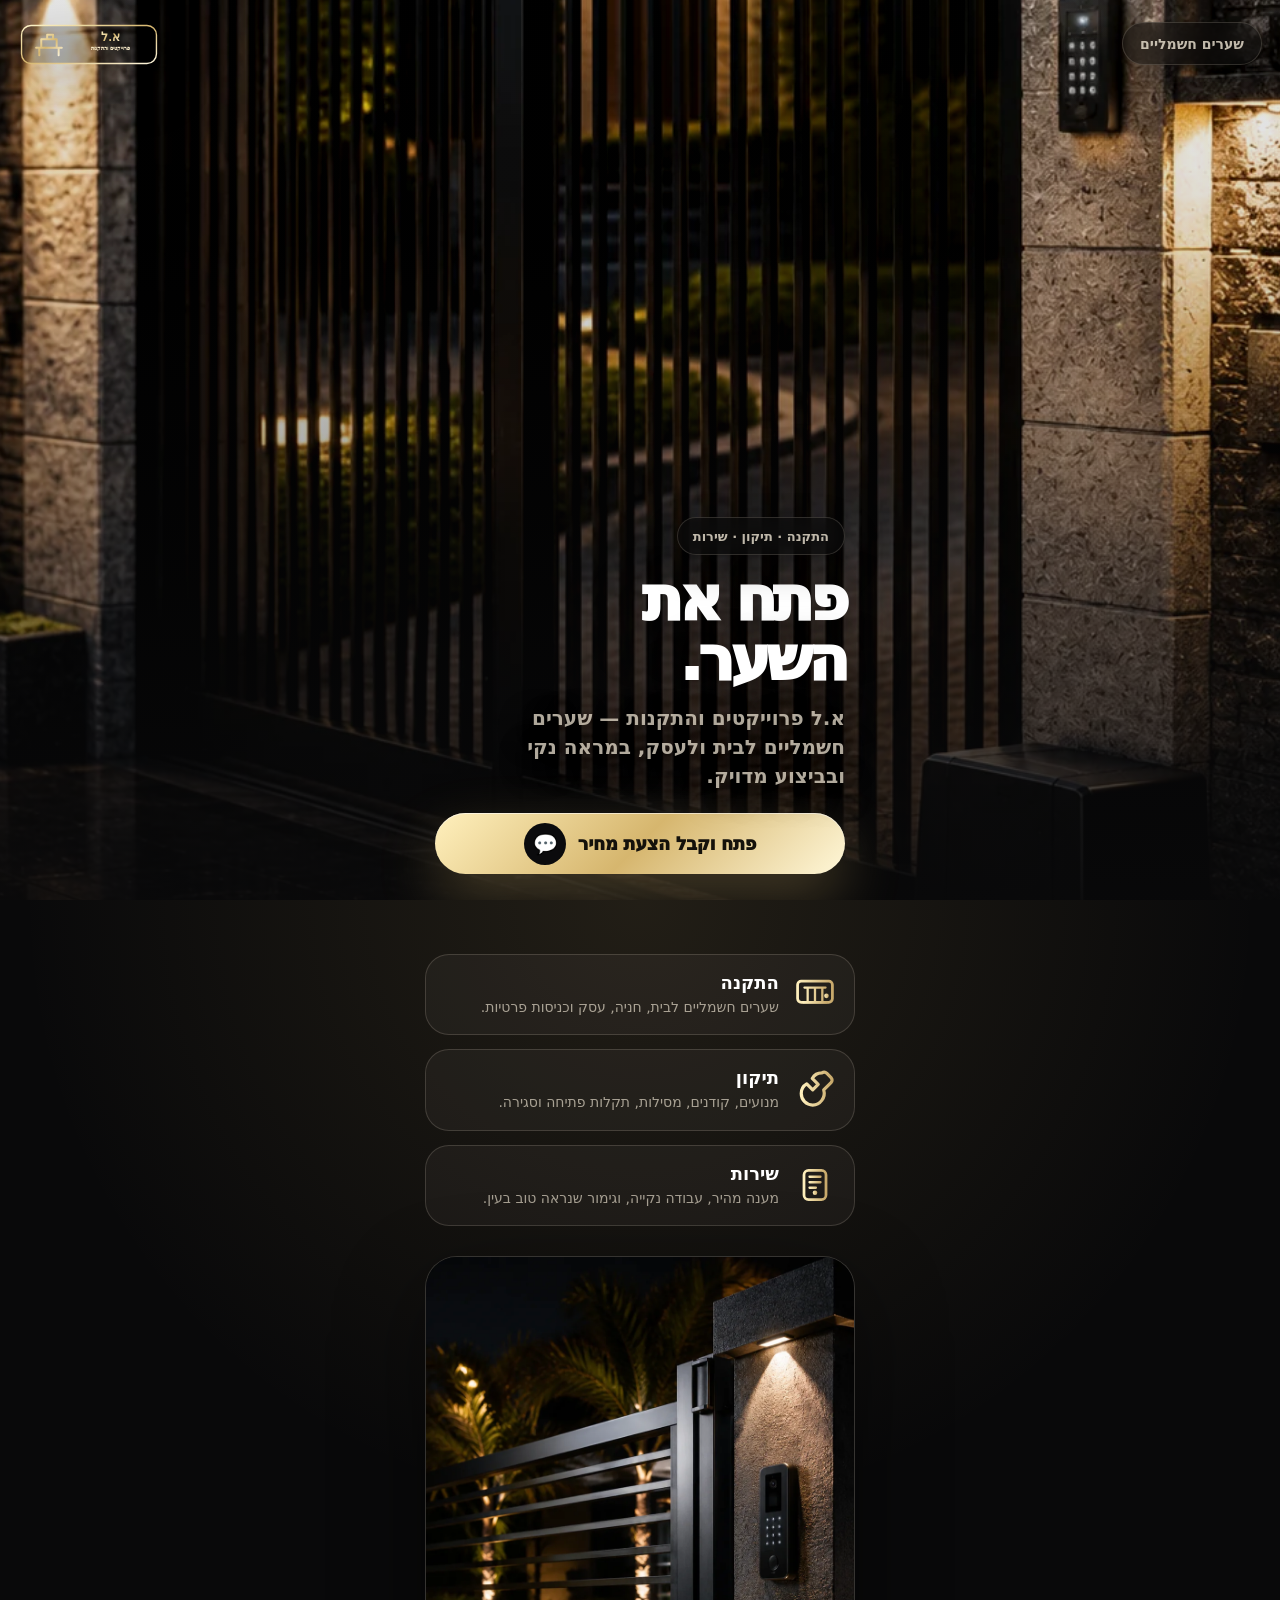
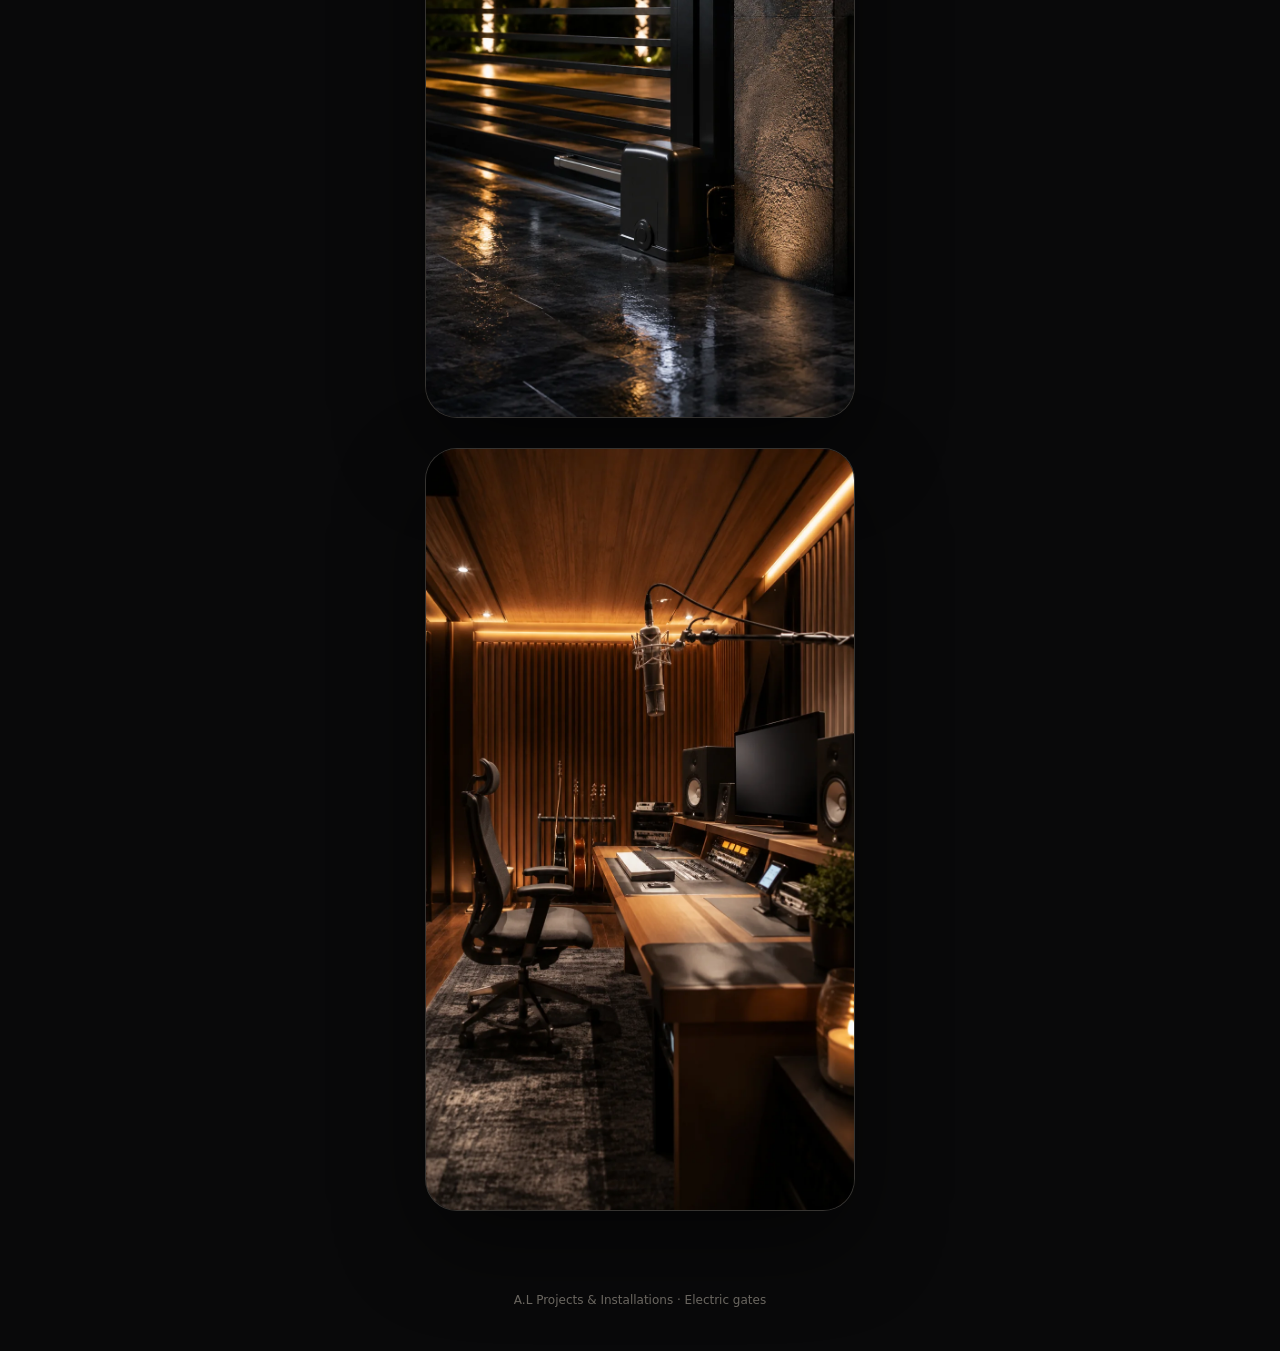
==== commit 7d2331b9: "Fix Elchanan optimized assets and clean heavy files" ====
--- a/elchanan-gate/index.html
+++ b/elchanan-gate/index.html
@@ -9,358 +9,39 @@
   <meta property="og:title" content="א.ל פרוייקטים והתקנות" />
   <meta property="og:description" content="שערים חשמליים לבית ולעסק — מראה נקי וביצוע מדויק." />
   <meta property="og:image" content="./assets/social/og-cover-fast.jpg" />
-
   <link rel="preload" as="image" href="./assets/hero/gate-closed-fast.webp" fetchpriority="high">
-
   <style>
-    :root{
-      --black:#09090a;
-      --cream:#f4ead8;
-      --muted:rgba(244,234,216,.72);
-      --gold:#d6b66e;
-      --line:rgba(244,234,216,.16);
-    }
-
+    :root{--black:#09090a;--cream:#f4ead8;--muted:rgba(244,234,216,.72);--gold:#d6b66e;--line:rgba(244,234,216,.16)}
     *{box-sizing:border-box;-webkit-tap-highlight-color:transparent}
-
-    html,body{
-      margin:0;
-      background:var(--black);
-      color:var(--cream);
-      font-family:Heebo,Assistant,system-ui,-apple-system,"Segoe UI",Arial,sans-serif;
-      overflow-x:hidden;
-    }
-
-    a{color:inherit;text-decoration:none}
-
-    .page{
-      min-height:100dvh;
-      background:#09090a;
-    }
-
-    .hero{
-      position:relative;
-      min-height:100dvh;
-      overflow:hidden;
-      display:flex;
-      align-items:flex-end;
-      padding:calc(20px + env(safe-area-inset-top)) 18px calc(26px + env(safe-area-inset-bottom));
-      isolation:isolate;
-    }
-
-    .hero-img{
-      position:absolute;
-      inset:0;
-      width:100%;
-      height:100%;
-      object-fit:cover;
-      object-position:center center;
-      filter:saturate(.98) contrast(1.05) brightness(.92);
-      transform:scale(1.01);
-      z-index:-3;
-    }
-
-    .hero-img.open{
-      opacity:0;
-      transition:opacity .9s ease, transform 1.2s ease;
-    }
-
-    body.gate-open .hero-img.open{
-      opacity:1;
-      transform:scale(1);
-    }
-
-    .hero::before{
-      content:"";
-      position:absolute;
-      inset:0;
-      z-index:-2;
-      background:
-        linear-gradient(180deg,
-          rgba(9,9,10,.02) 0%,
-          rgba(9,9,10,.06) 28%,
-          rgba(9,9,10,.42) 62%,
-          rgba(9,9,10,.90) 100%);
-    }
-
-    .top{
-      position:absolute;
-      top:calc(22px + env(safe-area-inset-top));
-      left:18px;
-      right:18px;
-      display:flex;
-      align-items:flex-start;
-      justify-content:space-between;
-      gap:16px;
-      z-index:2;
-    }
-
-    .logo{
-      width:136px;
-      max-width:42vw;
-      height:auto;
-      filter:drop-shadow(0 14px 28px rgba(0,0,0,.5));
-    }
-
-    .chip{
-      display:inline-flex;
-      align-items:center;
-      min-height:43px;
-      padding:0 17px;
-      border-radius:999px;
-      background:rgba(9,9,10,.46);
-      backdrop-filter:blur(13px);
-      border:1px solid rgba(244,234,216,.14);
-      color:rgba(244,234,216,.78);
-      font-size:14px;
-      font-weight:900;
-      box-shadow:0 18px 44px rgba(0,0,0,.28);
-      white-space:nowrap;
-    }
-
-    .content{
-      width:min(100%,410px);
-      margin:0 auto;
-      position:relative;
-      z-index:2;
-      padding-bottom:2px;
-    }
-
-    .eyebrow{
-      display:inline-flex;
-      align-items:center;
-      min-height:38px;
-      padding:0 15px;
-      border-radius:999px;
-      background:rgba(9,9,10,.48);
-      backdrop-filter:blur(14px);
-      border:1px solid var(--line);
-      color:rgba(244,234,216,.78);
-      font-size:13px;
-      font-weight:900;
-      margin-bottom:14px;
-      box-shadow:0 12px 30px rgba(0,0,0,.28);
-    }
-
-    h1{
-      margin:0;
-      max-width:350px;
-      font-size:clamp(43px,12vw,61px);
-      line-height:.98;
-      letter-spacing:-.075em;
-      font-weight:950;
-      color:#fff;
-      text-shadow:0 16px 48px rgba(0,0,0,.82);
-    }
-
-    .lead{
-      margin:15px 0 0;
-      max-width:365px;
-      color:var(--muted);
-      font-size:clamp(16.5px,4.65vw,20px);
-      line-height:1.45;
-      font-weight:720;
-      text-shadow:0 10px 34px rgba(0,0,0,.82);
-    }
-
-    .cta{
-      width:100%;
-      min-height:61px;
-      margin-top:22px;
-      border:0;
-      border-radius:999px;
-      display:flex;
-      align-items:center;
-      justify-content:center;
-      gap:12px;
-      background:linear-gradient(135deg,#fff0bd,#d6b66e 50%,#fff7d8);
-      color:#14110b;
-      font-size:18px;
-      font-weight:950;
-      letter-spacing:-.025em;
-      box-shadow:0 24px 58px rgba(214,182,110,.30), inset 0 1px 0 rgba(255,255,255,.58);
-    }
-
-    .cta-dot{
-      width:42px;
-      height:42px;
-      border-radius:50%;
-      display:grid;
-      place-items:center;
-      background:#0b0b0d;
-      color:#fff7d8;
-      flex:none;
-      font-size:20px;
-    }
-
-    .section{
-      padding:54px 18px;
-      background:
-        radial-gradient(circle at 50% 0%,rgba(214,182,110,.12),transparent 30%),
-        #09090a;
-    }
-
-    .box{
-      width:min(100%,430px);
-      margin:0 auto;
-    }
-
-    .service-grid{
-      display:grid;
-      gap:14px;
-    }
-
-    .service{
-      display:flex;
-      gap:14px;
-      align-items:flex-start;
-      padding:17px;
-      border-radius:24px;
-      background:rgba(244,234,216,.045);
-      border:1px solid var(--line);
-    }
-
-    .service img{
-      width:44px;
-      height:44px;
-      flex:none;
-    }
-
-    .service b{
-      display:block;
-      font-size:18px;
-      color:#fff;
-      margin-bottom:4px;
-    }
-
-    .service span{
-      display:block;
-      font-size:14px;
-      line-height:1.45;
-      color:rgba(244,234,216,.64);
-    }
-
-    .photo-card{
-      margin-top:16px;
-      border-radius:32px;
-      overflow:hidden;
-      border:1px solid var(--line);
-      box-shadow:0 34px 90px rgba(0,0,0,.48);
-      background:#111;
-    }
-
-    .photo-card img{
-      display:block;
-      width:100%;
-      height:auto;
-    }
-
-    .footer{
-      padding:28px 18px 44px;
-      text-align:center;
-      color:rgba(244,234,216,.42);
-      font-size:12px;
-      direction:ltr;
-    }
-
-    @media (max-height:720px){
-      .logo{width:118px}
-      .chip{min-height:38px;font-size:13px;padding:0 14px}
-      .eyebrow{font-size:12px;margin-bottom:10px}
-      h1{font-size:clamp(38px,10.5vw,52px)}
-      .lead{font-size:15.5px;line-height:1.38}
-      .cta{min-height:56px;margin-top:18px}
-    }
+    html,body{margin:0;background:var(--black);color:var(--cream);font-family:Heebo,Assistant,system-ui,-apple-system,"Segoe UI",Arial,sans-serif;overflow-x:hidden}
+    a{color:inherit;text-decoration:none}.page{min-height:100dvh;background:#09090a}
+    .hero{position:relative;min-height:100dvh;overflow:hidden;display:flex;align-items:flex-end;padding:calc(20px + env(safe-area-inset-top)) 18px calc(26px + env(safe-area-inset-bottom));isolation:isolate}
+    .hero-img{position:absolute;inset:0;width:100%;height:100%;object-fit:cover;object-position:center center;filter:saturate(.98) contrast(1.05) brightness(.92);transform:scale(1.01);z-index:-3}
+    .hero-img.open{opacity:0;transition:opacity .75s ease,transform 1s ease}body.gate-open .hero-img.open{opacity:1;transform:scale(1)}
+    .hero:before{content:"";position:absolute;inset:0;z-index:-2;background:linear-gradient(180deg,rgba(9,9,10,.02),rgba(9,9,10,.06) 28%,rgba(9,9,10,.40) 62%,rgba(9,9,10,.91))}
+    .top{position:absolute;top:calc(22px + env(safe-area-inset-top));left:18px;right:18px;display:flex;align-items:flex-start;justify-content:space-between;gap:16px;z-index:2}.logo{width:142px;max-width:44vw;height:auto;filter:drop-shadow(0 14px 28px rgba(0,0,0,.5))}
+    .chip,.eyebrow{display:inline-flex;align-items:center;border-radius:999px;background:rgba(9,9,10,.48);backdrop-filter:blur(14px);border:1px solid var(--line);color:rgba(244,234,216,.78);font-weight:900;box-shadow:0 14px 36px rgba(0,0,0,.28);white-space:nowrap}.chip{min-height:43px;padding:0 17px;font-size:14px}.eyebrow{min-height:38px;padding:0 15px;font-size:13px;margin-bottom:14px}
+    .content{width:min(100%,410px);margin:0 auto;position:relative;z-index:2}.content h1{margin:0;max-width:350px;font-size:clamp(43px,12vw,61px);line-height:.98;letter-spacing:-.075em;font-weight:950;color:#fff;text-shadow:0 16px 48px rgba(0,0,0,.82)}.lead{margin:15px 0 0;max-width:365px;color:var(--muted);font-size:clamp(16.5px,4.65vw,20px);line-height:1.45;font-weight:720;text-shadow:0 10px 34px rgba(0,0,0,.82)}
+    .cta{width:100%;min-height:61px;margin-top:22px;border:0;border-radius:999px;display:flex;align-items:center;justify-content:center;gap:12px;background:linear-gradient(135deg,#fff0bd,#d6b66e 50%,#fff7d8);color:#14110b;font-size:18px;font-weight:950;letter-spacing:-.025em;box-shadow:0 24px 58px rgba(214,182,110,.30),inset 0 1px 0 rgba(255,255,255,.58)}.cta-dot{width:42px;height:42px;border-radius:50%;display:grid;place-items:center;background:#0b0b0d;color:#fff7d8;flex:none;font-size:20px}
+    .section{padding:54px 18px;background:radial-gradient(circle at 50% 0%,rgba(214,182,110,.12),transparent 30%),#09090a}.box{width:min(100%,430px);margin:0 auto}.service-grid{display:grid;gap:14px}.service{display:flex;gap:14px;align-items:flex-start;padding:17px;border-radius:24px;background:rgba(244,234,216,.045);border:1px solid var(--line)}.service img{width:44px;height:44px;flex:none}.service b{display:block;font-size:18px;color:#fff;margin-bottom:4px}.service span{display:block;font-size:14px;line-height:1.45;color:rgba(244,234,216,.64)}.photo-card{margin-top:16px;border-radius:32px;overflow:hidden;border:1px solid var(--line);box-shadow:0 34px 90px rgba(0,0,0,.48);background:#111}.photo-card img{display:block;width:100%;height:auto}.footer{padding:28px 18px 44px;text-align:center;color:rgba(244,234,216,.42);font-size:12px;direction:ltr}
+    @media (max-height:720px){.logo{width:118px}.chip{min-height:38px;font-size:13px;padding:0 14px}.eyebrow{font-size:12px;margin-bottom:10px}.content h1{font-size:clamp(38px,10.5vw,52px)}.lead{font-size:15.5px;line-height:1.38}.cta{min-height:56px;margin-top:18px}}
   </style>
 </head>
-
 <body>
-  <main class="page">
-    <section class="hero" id="hero">
-      <img class="hero-img closed" src="./assets/hero/gate-closed-fast.webp" alt="שער חשמלי יוקרתי סגור" loading="eager" decoding="async" fetchpriority="high">
-      <img class="hero-img open" id="openImage" data-src="./assets/hero/gate-open-fast.webp" alt="שער חשמלי יוקרתי פתוח" loading="lazy" decoding="async">
-
-      <div class="top">
-        <div class="chip">שערים חשמליים</div>
-        <img class="logo" src="./assets/logo/al-logo-primary.svg" alt="א.ל פרוייקטים והתקנות">
-      </div>
-
-      <div class="content">
-        <div class="eyebrow">התקנה · תיקון · שירות</div>
-        <h1 id="title">פתח את השער.</h1>
-        <p class="lead" id="lead">א.ל פרוייקטים והתקנות — שערים חשמליים לבית ולעסק, במראה נקי ובביצוע מדויק.</p>
-        <a class="cta" id="mainCta" href="#">
-          <span id="ctaText">פתח וקבל הצעת מחיר</span>
-          <span class="cta-dot">💬</span>
-        </a>
-      </div>
-    </section>
-
-    <section class="section">
-      <div class="box service-grid">
-        <div class="service">
-          <img src="./assets/icons/icon-install.svg" alt="">
-          <div><b>התקנה</b><span>שערים חשמליים לבית, חניה, עסק וכניסות פרטיות.</span></div>
-        </div>
-        <div class="service">
-          <img src="./assets/icons/icon-repair.svg" alt="">
-          <div><b>תיקון</b><span>מנועים, קודנים, מסילות, תקלות פתיחה וסגירה.</span></div>
-        </div>
-        <div class="service">
-          <img src="./assets/icons/icon-service.svg" alt="">
-          <div><b>שירות</b><span>מענה מהיר, עבודה נקייה, וגימור שנראה טוב בעין.</span></div>
-        </div>
-
-        <div class="photo-card">
-          <img src="./assets/showcase/gate-detail-fast.webp" alt="פרטי שער ומנגנון" loading="lazy" decoding="async">
-        </div>
-
-        <div class="photo-card">
-          <img src="./assets/showcase/gate-studio-fast.webp" alt="שער וכניסה יוקרתית" loading="lazy" decoding="async">
-        </div>
-      </div>
-    </section>
-
-    <footer class="footer">A.L Projects & Installations · Electric gates</footer>
-  </main>
-
+  <main class="page"><section class="hero" id="hero">
+    <img class="hero-img closed" src="./assets/hero/gate-closed-fast.webp" alt="שער חשמלי יוקרתי סגור" loading="eager" decoding="async" fetchpriority="high">
+    <img class="hero-img open" id="openImage" data-src="./assets/hero/gate-open-fast.webp" alt="שער חשמלי יוקרתי פתוח" loading="lazy" decoding="async">
+    <div class="top"><div class="chip">שערים חשמליים</div><img class="logo" src="./assets/logo/al-logo-primary.svg" alt="א.ל פרוייקטים והתקנות"></div>
+    <div class="content"><div class="eyebrow">התקנה · תיקון · שירות</div><h1 id="title">פתח את השער.</h1><p class="lead" id="lead">א.ל פרוייקטים והתקנות — שערים חשמליים לבית ולעסק, במראה נקי ובביצוע מדויק.</p><a class="cta" id="mainCta" href="#"><span id="ctaText">פתח וקבל הצעת מחיר</span><span class="cta-dot">💬</span></a></div>
+  </section><section class="section"><div class="box service-grid">
+    <div class="service"><img src="./assets/icons/icon-install.svg" alt=""><div><b>התקנה</b><span>שערים חשמליים לבית, חניה, עסק וכניסות פרטיות.</span></div></div>
+    <div class="service"><img src="./assets/icons/icon-repair.svg" alt=""><div><b>תיקון</b><span>מנועים, קודנים, מסילות, תקלות פתיחה וסגירה.</span></div></div>
+    <div class="service"><img src="./assets/icons/icon-service.svg" alt=""><div><b>שירות</b><span>מענה מהיר, עבודה נקייה, וגימור שנראה טוב בעין.</span></div></div>
+    <div class="photo-card"><img src="./assets/showcase/gate-detail-fast.webp" alt="פרטי שער ומנגנון" loading="lazy" decoding="async"></div>
+    <div class="photo-card"><img src="./assets/showcase/gate-studio-fast.webp" alt="שער וכניסה יוקרתית" loading="lazy" decoding="async"></div>
+  </div></section><footer class="footer">A.L Projects & Installations · Electric gates</footer></main>
   <script>
-    const params = new URLSearchParams(location.search);
-    const target = (params.get('to') || '').replace(/[^0-9]/g, '');
-    const msg = 'שלום, הגעתי דרך הדף של א.ל פרוייקטים והתקנות. אני מתעניין בשער חשמלי / תיקון / הצעת מחיר. אפשר לקבל פרטים?';
-    const wa = target ? 'https://wa.me/' + target + '?text=' + encodeURIComponent(msg) : 'https://wa.me/?text=' + encodeURIComponent(msg);
-
-    const openImg = document.getElementById('openImage');
-    const title = document.getElementById('title');
-    const lead = document.getElementById('lead');
-    const cta = document.getElementById('mainCta');
-    const ctaText = document.getElementById('ctaText');
-
-    let opened = false;
-
-    function loadOpenImage(){
-      if (!openImg.src && openImg.dataset.src) openImg.src = openImg.dataset.src;
-    }
-
-    window.addEventListener('load', () => {
-      setTimeout(loadOpenImage, 650);
-    });
-
-    cta.addEventListener('click', (e) => {
-      if (!opened) {
-        e.preventDefault();
-        loadOpenImage();
-        document.body.classList.add('gate-open');
-        opened = true;
-        title.textContent = 'רוצה שער כזה אצלך?';
-        lead.textContent = 'שלחו הודעה, ונחזור עם כיוון, זמינות והצעת מחיר.';
-        ctaText.textContent = 'שלחו הודעה בוואטסאפ';
-        return;
-      }
-      cta.href = wa;
-      cta.target = '_blank';
-      cta.rel = 'noopener';
-    });
+    const params=new URLSearchParams(location.search);const target=(params.get('to')||'').replace(/[^0-9]/g,'');const msg='שלום, הגעתי דרך הדף של א.ל פרוייקטים והתקנות. אני מתעניין בשער חשמלי / תיקון / הצעת מחיר. אפשר לקבל פרטים?';const wa=target?'https://wa.me/'+target+'?text='+encodeURIComponent(msg):'https://wa.me/?text='+encodeURIComponent(msg);const openImg=document.getElementById('openImage'),title=document.getElementById('title'),lead=document.getElementById('lead'),cta=document.getElementById('mainCta'),ctaText=document.getElementById('ctaText');let opened=false;function loadOpenImage(){if(!openImg.src&&openImg.dataset.src)openImg.src=openImg.dataset.src}window.addEventListener('load',()=>setTimeout(loadOpenImage,650));cta.addEventListener('click',e=>{if(!opened){e.preventDefault();loadOpenImage();document.body.classList.add('gate-open');opened=true;title.textContent='רוצה שער כזה אצלך?';lead.textContent='שלחו הודעה, ונחזור עם כיוון, זמינות והצעת מחיר.';ctaText.textContent='שלחו הודעה בוואטסאפ';return}cta.href=wa;cta.target='_blank';cta.rel='noopener'});
   </script>
 </body>
 </html>
